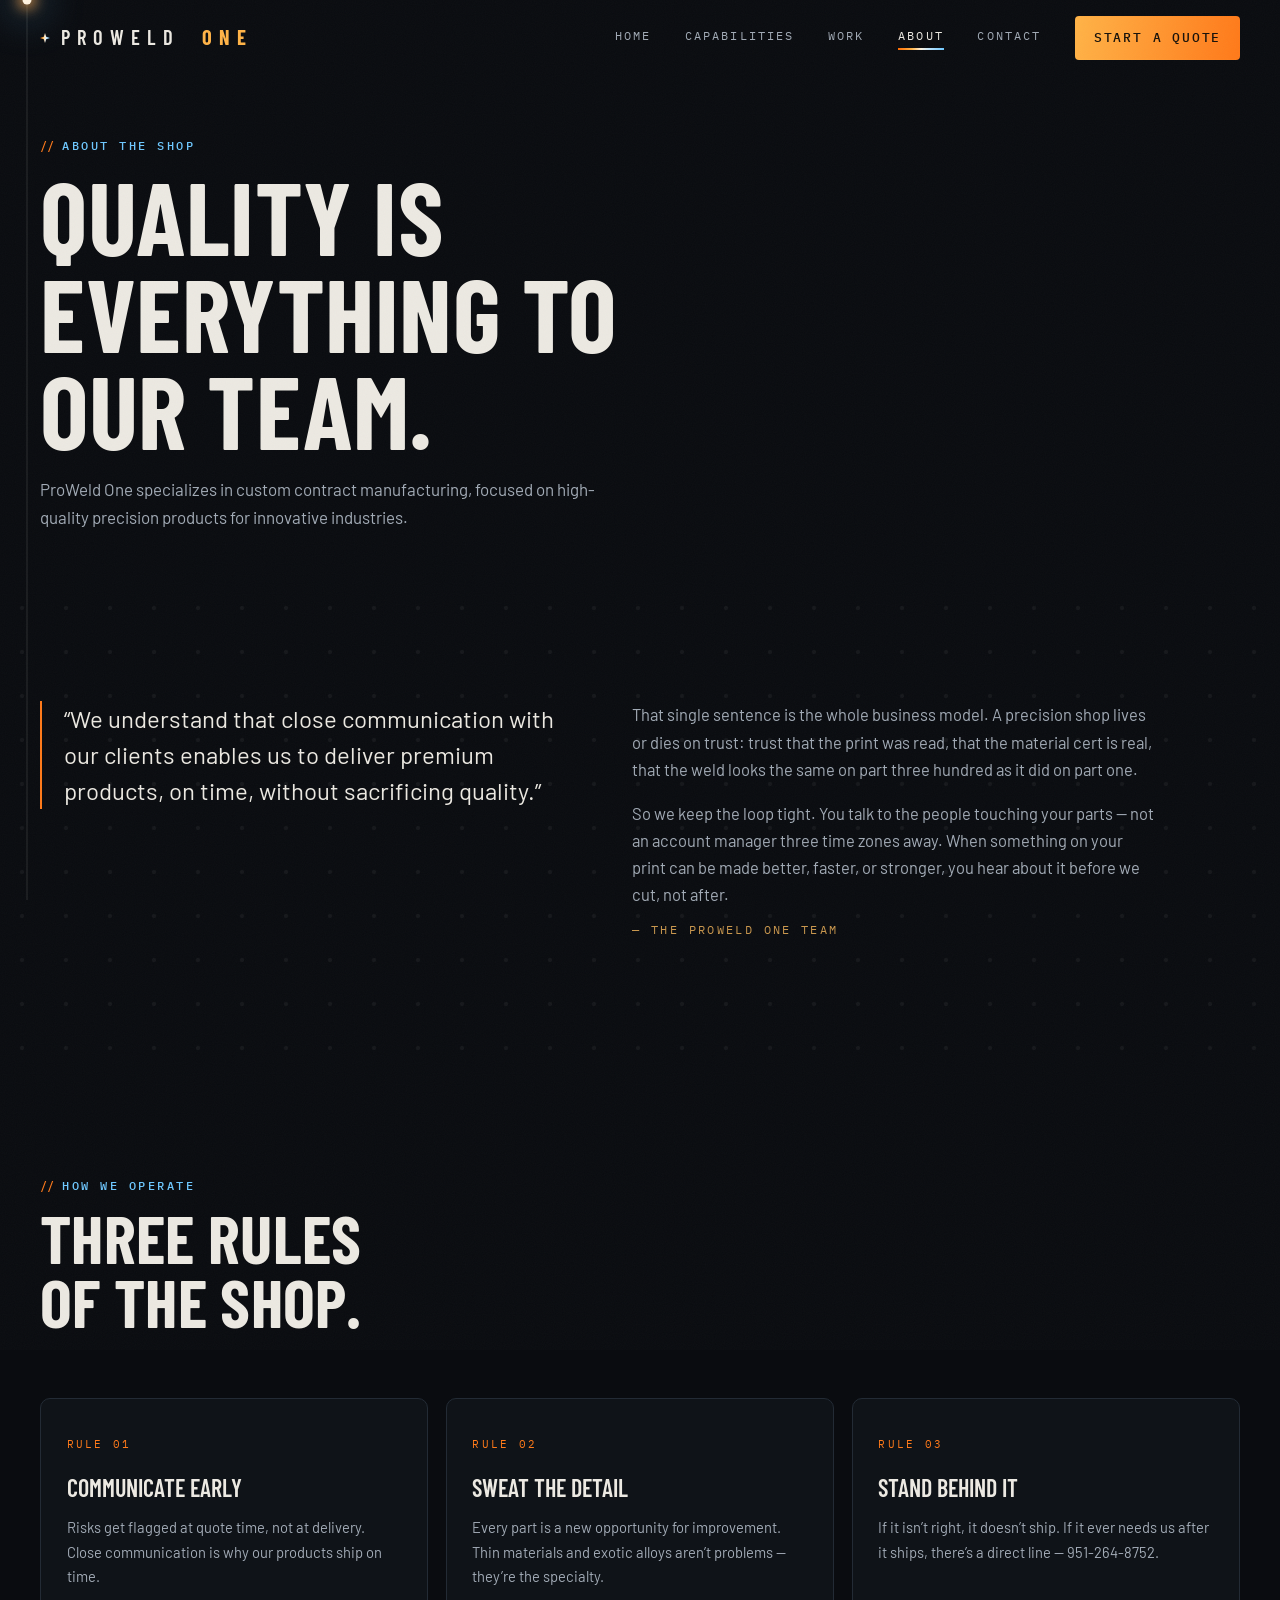
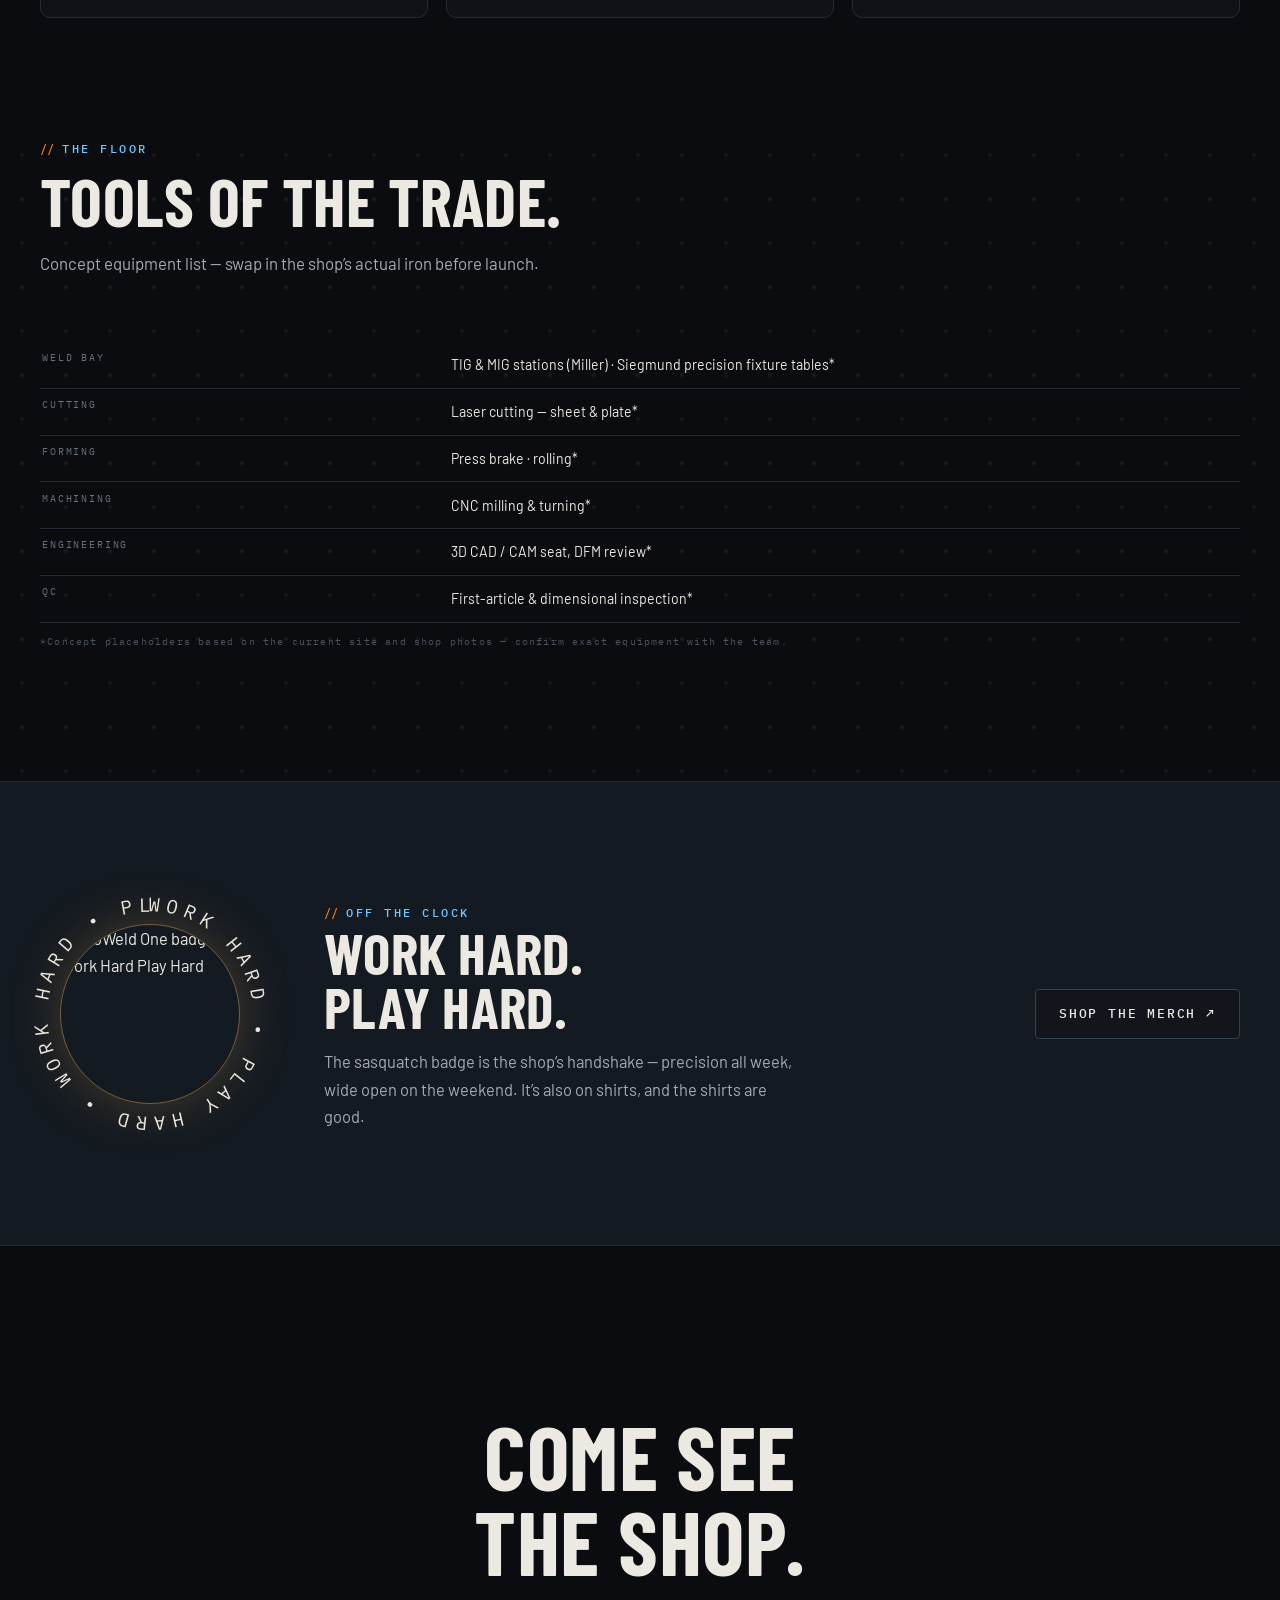
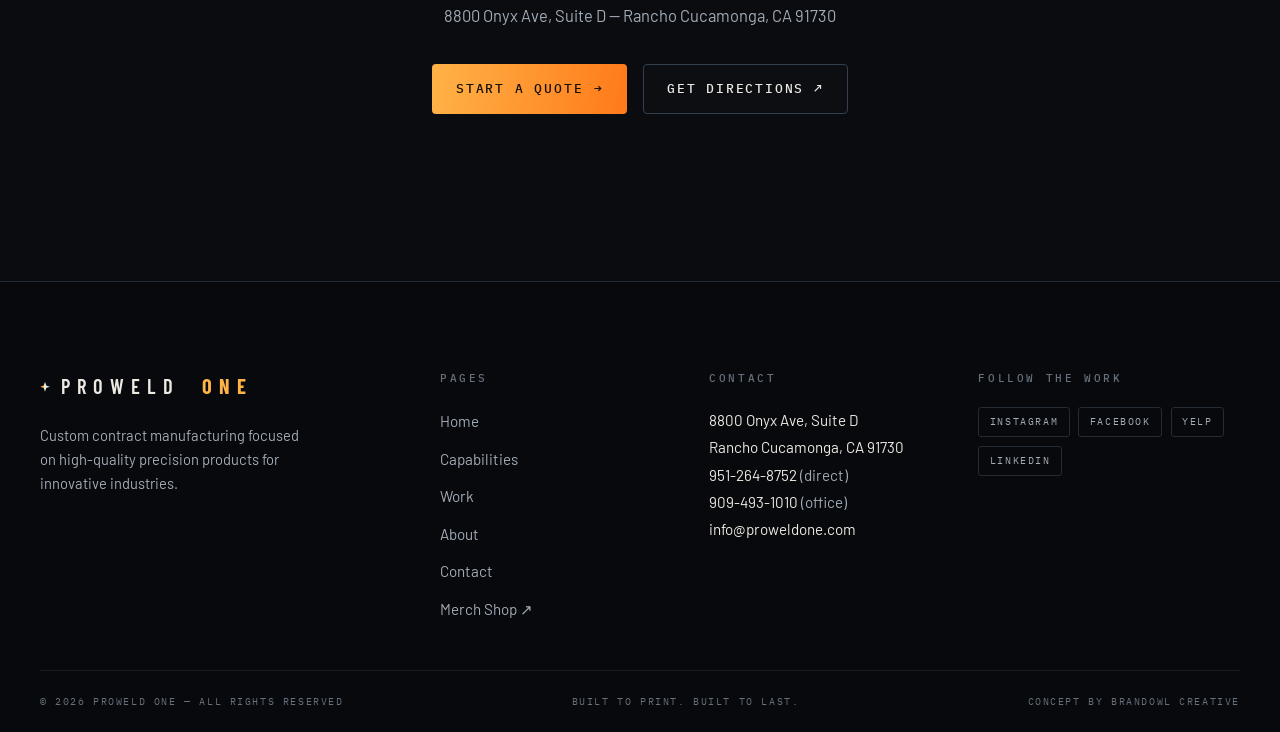
==== about.html @ e0102232 "Initial commit: ProWeld One concept site Carbon & Arc design system — 5-page static concept redesign" ====
<!DOCTYPE html>
<html lang="en">
<head>
  <meta charset="UTF-8">
  <meta name="viewport" content="width=device-width, initial-scale=1.0">
  <title>About — ProWeld One | Quality Is Everything</title>
  <meta name="description" content="ProWeld One is a custom contract manufacturer in Rancho Cucamonga, CA. Quality is everything to our team — work hard, play hard.">
  <link rel="icon" href="https://static.wixstatic.com/media/abde9b_874b746463b147b8b6d8e430b4a4a8fe~mv2.png/v1/fill/w_32,h_32,lg_1/abde9b_874b746463b147b8b6d8e430b4a4a8fe~mv2.png">
  <link rel="preconnect" href="https://fonts.googleapis.com">
  <link rel="preconnect" href="https://fonts.gstatic.com" crossorigin>
  <link href="https://fonts.googleapis.com/css2?family=Barlow+Condensed:wght@500;600;700&family=Barlow:wght@400;500;600&family=IBM+Plex+Mono:wght@400;500&display=swap" rel="stylesheet">
  <link rel="stylesheet" href="css/main.css">
</head>
<body>

  <div class="seam" aria-hidden="true"><div class="seam__fill"></div><div class="seam__head"></div></div>

  <header class="header">
    <div class="container header__inner">
      <a class="logo" href="index.html" aria-label="ProWeld One — home"><span class="logo-spark" aria-hidden="true"></span>PROWELD&nbsp;<b>ONE</b></a>
      <button class="nav-toggle" aria-expanded="false" aria-label="Menu"><span></span><span></span><span></span></button>
      <nav class="nav" aria-label="Primary">
        <a href="index.html">Home</a>
        <a href="capabilities.html">Capabilities</a>
        <a href="work.html">Work</a>
        <a href="about.html" class="is-active">About</a>
        <a href="contact.html">Contact</a>
        <a href="contact.html" class="btn btn--fill">Start a Quote</a>
      </nav>
    </div>
  </header>

  <main>
    <section class="page-hero">
      <div class="page-hero__bg" style="background-image:url('https://static.wixstatic.com/media/abde9b_fbf3c78711d5433099a71a76d6e53295~mv2.jpg/v1/fill/w_1920,h_1080,al_c,q_85,enc_auto/abde9b_fbf3c78711d5433099a71a76d6e53295~mv2.jpg')" aria-hidden="true"></div>
      <div class="container page-hero__inner">
        <span class="eyebrow">About the shop</span>
        <h1 class="display">Quality is everything to our team.</h1>
        <p class="lede">ProWeld One specializes in custom contract manufacturing, focused on high-quality precision products for innovative industries.</p>
      </div>
    </section>

    <section class="sec statement dotgrid">
      <div class="container">
        <div class="statement__body" style="margin-top:0;">
          <p class="statement__quote" data-reveal>“We understand that close communication with our clients enables us to deliver premium products, on time, without sacrificing quality.”</p>
          <div class="statement__text" data-reveal data-delay="120">
            <p>That single sentence is the whole business model. A precision shop lives or dies on trust: trust that the print was read, that the material cert is real, that the weld looks the same on part three hundred as it did on part one.</p>
            <p>So we keep the loop tight. You talk to the people touching your parts — not an account manager three time zones away. When something on your print can be made better, faster, or stronger, you hear about it before we cut, not after.</p>
            <p class="statement__sig">— The ProWeld One Team</p>
          </div>
        </div>
      </div>
    </section>

    <section class="sec">
      <div class="container">
        <div class="sec-head">
          <span class="eyebrow">How we operate</span>
          <h2 class="display" data-reveal="wipe">Three rules<br>of the shop.</h2>
        </div>
        <div class="values">
          <div class="value" data-reveal>
            <span class="num">RULE 01</span>
            <h3>Communicate early</h3>
            <p>Risks get flagged at quote time, not at delivery. Close communication is why our products ship on time.</p>
          </div>
          <div class="value" data-reveal data-delay="90">
            <span class="num">RULE 02</span>
            <h3>Sweat the detail</h3>
            <p>Every part is a new opportunity for improvement. Thin materials and exotic alloys aren’t problems — they’re the specialty.</p>
          </div>
          <div class="value" data-reveal data-delay="180">
            <span class="num">RULE 03</span>
            <h3>Stand behind it</h3>
            <p>If it isn’t right, it doesn’t ship. If it ever needs us after it ships, there’s a direct line — 951-264-8752.</p>
          </div>
        </div>
      </div>
    </section>

    <section class="sec dotgrid" style="padding-top:0;">
      <div class="container">
        <div class="sec-head">
          <span class="eyebrow">The floor</span>
          <h2 class="display" data-reveal="wipe">Tools of the trade.</h2>
          <p class="lede" data-reveal>Concept equipment list — swap in the shop’s actual iron before launch.</p>
        </div>
        <table class="spec" data-reveal>
          <tr><th>Weld bay</th><td>TIG &amp; MIG stations (Miller) · Siegmund precision fixture tables*</td></tr>
          <tr><th>Cutting</th><td>Laser cutting — sheet &amp; plate*</td></tr>
          <tr><th>Forming</th><td>Press brake · rolling*</td></tr>
          <tr><th>Machining</th><td>CNC milling &amp; turning*</td></tr>
          <tr><th>Engineering</th><td>3D CAD / CAM seat, DFM review*</td></tr>
          <tr><th>QC</th><td>First-article &amp; dimensional inspection*</td></tr>
        </table>
        <p class="stats__note" style="text-align:left;">*Concept placeholders based on the current site and shop photos — confirm exact equipment with the team.</p>
      </div>
    </section>

    <section class="sec offclock dotgrid">
      <div class="container offclock__inner">
        <div class="offclock__badge" data-reveal>
          <div class="ring-badge" aria-hidden="true">
            <svg viewBox="0 0 120 120">
              <defs><path id="ring-c" d="M60,60 m-56,0 a56,56 0 1,1 112,0 a56,56 0 1,1 -112,0"/></defs>
              <text class="ring-text"><textPath href="#ring-c">WORK HARD • PLAY HARD • WORK HARD • PLAY HARD •</textPath></text>
            </svg>
          </div>
          <!-- Drop the circular sasquatch badge at assets/badge.png to replace the helmet mark -->
          <img src="assets/badge.png" onerror="this.onerror=null;this.src='https://static.wixstatic.com/media/abde9b_874b746463b147b8b6d8e430b4a4a8fe~mv2.png/v1/fill/w_400,h_400,al_c,q_90,enc_auto/abde9b_874b746463b147b8b6d8e430b4a4a8fe~mv2.png'" alt="ProWeld One badge — Work Hard Play Hard" loading="lazy">
        </div>
        <div data-reveal data-delay="100">
          <span class="eyebrow">Off the clock</span>
          <h2 class="display">Work hard.<br>Play hard.</h2>
          <p>The sasquatch badge is the shop’s handshake — precision all week, wide open on the weekend. It’s also on shirts, and the shirts are good.</p>
        </div>
        <div data-reveal data-delay="200">
          <a href="https://www.proweldone.com/shop" target="_blank" rel="noopener" class="btn btn--ghost">Shop the Merch ↗</a>
        </div>
      </div>
    </section>

    <section class="cta-band">
      <div class="cta-band__bg" style="background-image:url('https://static.wixstatic.com/media/abde9b_c5b7c265d91742a6807848510282fe5c~mv2.jpg/v1/fill/w_1920,h_1080,al_c,q_85,enc_auto/abde9b_c5b7c265d91742a6807848510282fe5c~mv2.jpg')" aria-hidden="true"></div>
      <div class="container">
        <h2 class="display" data-reveal="wipe">Come see<br>the shop.</h2>
        <p class="lede" data-reveal>8800 Onyx Ave, Suite D — Rancho Cucamonga, CA 91730</p>
        <div class="cta-band__actions" data-reveal>
          <a href="contact.html" class="btn btn--fill">Start a Quote <span class="btn-arrow">→</span></a>
          <a href="https://maps.google.com/?q=8800+Onyx+Ave+Suite+D+Rancho+Cucamonga+CA+91730" target="_blank" rel="noopener" class="btn btn--ghost">Get Directions ↗</a>
        </div>
      </div>
    </section>
  </main>

  <footer class="footer">
    <div class="container">
      <div class="footer__grid">
        <div class="footer__brand">
          <a class="logo" href="index.html"><span class="logo-spark" aria-hidden="true"></span>PROWELD&nbsp;<b>ONE</b></a>
          <p>Custom contract manufacturing focused on high-quality precision products for innovative industries.</p>
        </div>
        <div>
          <h4>Pages</h4>
          <ul>
            <li><a href="index.html">Home</a></li>
            <li><a href="capabilities.html">Capabilities</a></li>
            <li><a href="work.html">Work</a></li>
            <li><a href="about.html">About</a></li>
            <li><a href="contact.html">Contact</a></li>
            <li><a href="https://www.proweldone.com/shop" target="_blank" rel="noopener">Merch Shop ↗</a></li>
          </ul>
        </div>
        <div>
          <h4>Contact</h4>
          <address>
            <a href="https://maps.google.com/?q=8800+Onyx+Ave+Suite+D+Rancho+Cucamonga+CA+91730" target="_blank" rel="noopener">8800 Onyx Ave, Suite D<br>Rancho Cucamonga, CA 91730</a><br>
            <a href="tel:+19512648752">951-264-8752</a> (direct)<br>
            <a href="tel:+19094931010">909-493-1010</a> (office)<br>
            <a href="mailto:info@proweldone.com">info@proweldone.com</a>
          </address>
        </div>
        <div>
          <h4>Follow the work</h4>
          <div class="footer__social">
            <a href="https://www.instagram.com/proweld_one/" target="_blank" rel="noopener">Instagram</a>
            <a href="https://www.facebook.com/ProWeld.one/" target="_blank" rel="noopener">Facebook</a>
            <a href="https://www.yelp.com/biz/pro-weld-one-rancho-cucamonga-3" target="_blank" rel="noopener">Yelp</a>
            <a href="https://www.linkedin.com/in/proweld-one-2551bb230/" target="_blank" rel="noopener">LinkedIn</a>
          </div>
        </div>
      </div>
      <div class="footer__bottom">
        <span>© <span data-year>2026</span> ProWeld One — All rights reserved</span>
        <span>Built to print. Built to last.</span>
        <span>Concept by BrandOwl Creative</span>
      </div>
    </div>
  </footer>

  <script src="js/main.js"></script>
</body>
</html>
---- css/main.css ----
/* ============================================================
   PROWELD ONE — concept site
   Design system: "Carbon & Arc"
   Carbon-dark shop environment, TIG-arc blue + molten amber heat,
   fixture-table dot grid motif, mono spec labels, condensed display.
   ============================================================ */

/* ---------- 00 · Tokens & base ---------- */
:root {
  --carbon: #0a0c10;
  --carbon-2: #0f1318;
  --carbon-3: #141a21;
  --steel: #232b35;
  --steel-2: #33404e;
  --bone: #ece9e2;
  --ash: #a2abb6;
  --ash-2: #66707c;
  --arc: #6ec8ff;
  --arc-hot: #e8f6ff;
  --molten: #ff7a1a;
  --amber: #ffb347;
  --gold: #c9974d;
  --ok: #55d97e;

  --heat: linear-gradient(92deg, #ff6a00 0%, #ffb347 30%, #fff3e0 50%, #bfe6ff 68%, #6ec8ff 100%);
  --heat-v: linear-gradient(180deg, #ff6a00 0%, #ffb347 40%, #ffd9a8 100%);

  --font-display: "Barlow Condensed", "Arial Narrow", sans-serif;
  --font-body: "Barlow", "Helvetica Neue", Arial, sans-serif;
  --font-mono: "IBM Plex Mono", "SF Mono", Menlo, monospace;

  --container: 1240px;
  --gutter: clamp(1.25rem, 4vw, 2.5rem);
  --sec-pad: clamp(4.5rem, 9vw, 8.5rem);
  --header-h: 76px;
  --radius: 10px;
  --ease-out: cubic-bezier(.22, .61, .36, 1);
}

*, *::before, *::after { box-sizing: border-box; }
* { margin: 0; }

html {
  scroll-behavior: smooth;
  -webkit-text-size-adjust: 100%;
}

body {
  background: var(--carbon);
  color: var(--bone);
  font-family: var(--font-body);
  font-size: 16.5px;
  line-height: 1.65;
  overflow-x: hidden;
  -webkit-font-smoothing: antialiased;
}

img, svg, video, canvas { display: block; max-width: 100%; }
button, input, select, textarea { font: inherit; color: inherit; }
a { color: inherit; text-decoration: none; }

::selection { background: var(--molten); color: #14100a; }

:focus-visible {
  outline: 2px solid var(--arc);
  outline-offset: 3px;
  border-radius: 2px;
}

/* Film grain over everything, very low */
body::after {
  content: "";
  position: fixed;
  inset: -50%;
  z-index: 2000;
  pointer-events: none;
  opacity: .05;
  background-image: url("data:image/svg+xml,%3Csvg xmlns='http://www.w3.org/2000/svg' width='240' height='240'%3E%3Cfilter id='n'%3E%3CfeTurbulence type='fractalNoise' baseFrequency='0.9' numOctaves='2'/%3E%3C/filter%3E%3Crect width='100%25' height='100%25' filter='url(%23n)' opacity='.6'/%3E%3C/svg%3E");
}

/* Fixture-table hole grid motif */
.dotgrid {
  background-image: radial-gradient(circle at center, rgba(236,233,226,.055) 1.5px, transparent 2.6px);
  background-size: 44px 44px;
}

/* ---------- 01 · Type & utility ---------- */
.container {
  width: min(var(--container), 100% - var(--gutter) * 2);
  margin-inline: auto;
}

.mono { font-family: var(--font-mono); }

.eyebrow {
  display: inline-flex;
  align-items: center;
  gap: .7em;
  font-family: var(--font-mono);
  font-size: .72rem;
  font-weight: 500;
  letter-spacing: .22em;
  text-transform: uppercase;
  color: var(--arc);
}
.eyebrow::before {
  content: "//";
  color: var(--molten);
  letter-spacing: 0;
}

.display {
  font-family: var(--font-display);
  font-weight: 700;
  text-transform: uppercase;
  line-height: .95;
  letter-spacing: .005em;
}

.heat-text {
  background: var(--heat);
  -webkit-background-clip: text;
  background-clip: text;
  color: transparent;
}

.ghost-text {
  color: transparent;
  -webkit-text-stroke: 1.5px rgba(236, 233, 226, .16);
}

.sec {
  position: relative;
  padding-block: var(--sec-pad);
}

.sec-head {
  max-width: 780px;
  margin-bottom: clamp(2.5rem, 5vw, 4rem);
}
.sec-head h2 {
  font-size: clamp(2.4rem, 5.4vw, 4.2rem);
  margin-top: .55rem;
}
.sec-head .lede {
  color: var(--ash);
  max-width: 60ch;
  margin-top: 1.1rem;
  font-size: 1.05rem;
}

.sec-num {
  position: absolute;
  top: clamp(1rem, 4vw, 3rem);
  right: -1.5rem;
  z-index: 0;
  font-family: var(--font-display);
  font-weight: 700;
  font-size: clamp(8rem, 20vw, 17rem);
  line-height: 1;
  color: transparent;
  -webkit-text-stroke: 1px rgba(236, 233, 226, .06);
  pointer-events: none;
  user-select: none;
}

.heat-rule {
  height: 1px;
  border: 0;
  background: linear-gradient(90deg, var(--steel), transparent);
  position: relative;
}
.heat-rule::before {
  content: "";
  position: absolute;
  left: 0; top: -1px;
  width: 96px; height: 3px;
  background: var(--heat);
  border-radius: 2px;
}

/* Buttons */
.btn {
  display: inline-flex;
  align-items: center;
  gap: .8em;
  font-family: var(--font-mono);
  font-size: .8rem;
  font-weight: 500;
  letter-spacing: .14em;
  text-transform: uppercase;
  padding: 1.05em 1.8em;
  border-radius: 4px;
  border: 1px solid transparent;
  cursor: pointer;
  transition: transform .3s var(--ease-out), box-shadow .3s, border-color .3s, color .3s, background-position .55s var(--ease-out);
  will-change: transform;
  white-space: nowrap;
}
.btn .btn-arrow { transition: transform .3s var(--ease-out); }
.btn:hover .btn-arrow { transform: translateX(4px); }

.btn--fill {
  color: #17110a;
  background-image: linear-gradient(100deg, #ffb347, #ff7a1a 46%, #ff9a3c 78%, #ffb347);
  background-size: 220% 100%;
  background-position: 0 0;
}
.btn--fill:hover {
  background-position: 96% 0;
  box-shadow: 0 8px 34px -10px rgba(255, 122, 26, .55);
  transform: translateY(-2px);
}

.btn--ghost {
  color: var(--bone);
  border-color: var(--steel-2);
  background: rgba(15, 19, 24, .4);
}
.btn--ghost:hover {
  border-color: var(--arc);
  color: var(--arc-hot);
  box-shadow: 0 0 28px -8px rgba(110, 200, 255, .45);
  transform: translateY(-2px);
}

.chip {
  display: inline-flex;
  align-items: center;
  gap: .6em;
  font-family: var(--font-mono);
  font-size: .68rem;
  letter-spacing: .16em;
  text-transform: uppercase;
  color: var(--ash);
  border: 1px solid var(--steel);
  border-radius: 99px;
  padding: .5em 1.1em;
  background: rgba(15, 19, 24, .55);
}
.chip .dot {
  width: 7px; height: 7px;
  border-radius: 50%;
  background: var(--ok);
  box-shadow: 0 0 10px 1px rgba(85, 217, 126, .8);
  animation: pulse 2.2s infinite;
}
@keyframes pulse {
  0%, 100% { transform: scale(1); opacity: 1; }
  50% { transform: scale(.72); opacity: .6; }
}

/* Heat underline links */
.hlink {
  position: relative;
  font-family: var(--font-mono);
  font-size: .82rem;
  letter-spacing: .12em;
  text-transform: uppercase;
  color: var(--bone);
  padding-bottom: .35em;
  background-image: var(--heat);
  background-repeat: no-repeat;
  background-size: 0% 2px;
  background-position: left bottom;
  transition: background-size .45s var(--ease-out), color .3s;
}
.hlink:hover { background-size: 100% 2px; color: #fff; }

/* Reveal system */
[data-reveal] {
  opacity: 0;
  transform: translateY(30px);
  transition: opacity .8s ease, transform .8s var(--ease-out);
}
[data-reveal].is-in { opacity: 1; transform: none; }
[data-reveal="wipe"] {
  transform: none;
  /* hidden via opacity only — a clip-path'd base rect would shrink the
     IntersectionObserver ratio below threshold and deadlock the reveal */
  transition: opacity .3s ease;
}
[data-reveal="wipe"].is-in { animation: wipeIn .95s var(--ease-out) both; }
@keyframes wipeIn {
  from { clip-path: inset(0 100% 0 0); }
  to { clip-path: inset(0 -2% 0 0); }
}

/* ---------- 02 · Arc-strike preloader ---------- */
.arcload {
  position: fixed;
  inset: 0;
  z-index: 5000;
  background: #060709;
  display: grid;
  place-items: center;
  transition: opacity .5s ease .15s, visibility 0s .8s;
}
.arcload.done { opacity: 0; visibility: hidden; pointer-events: none; }
.arcload__mark {
  font-family: var(--font-display);
  font-weight: 700;
  font-size: clamp(1.6rem, 4vw, 2.6rem);
  letter-spacing: .42em;
  text-indent: .42em;
  text-transform: uppercase;
  color: var(--bone);
  animation: arcFlicker 50ms 6 alternate;
  text-shadow: 0 0 24px rgba(110, 200, 255, .9), 0 0 60px rgba(110, 200, 255, .4);
}
.arcload__line {
  position: absolute;
  left: 50%; top: 50%;
  height: 2px;
  width: 0;
  background: var(--heat);
  transform: translate(-50%, 4.2em);
  box-shadow: 0 0 22px 2px rgba(255, 150, 60, .8);
  animation: strike .7s var(--ease-out) .1s forwards;
}
@keyframes strike { to { width: min(360px, 60vw); } }
@keyframes arcFlicker {
  from { opacity: .25; }
  to { opacity: 1; }
}

/* ---------- 03 · Weld-seam scroll rail ---------- */
.seam {
  position: fixed;
  left: 26px;
  top: 0;
  bottom: 0;
  width: 2px;
  z-index: 90;
  background: rgba(236, 233, 226, .07);
  pointer-events: none;
}
.seam__fill {
  position: absolute;
  inset: 0 0 auto 0;
  height: var(--p, 0%);
  background: linear-gradient(180deg, rgba(255,122,26,.25), var(--molten) 70%, var(--amber));
  box-shadow: 0 0 14px rgba(255, 140, 40, .55);
}
.seam__head {
  position: absolute;
  top: var(--p, 0%);
  left: 50%;
  width: 9px; height: 9px;
  border-radius: 50%;
  background: #fff3e0;
  transform: translate(-50%, -50%);
  box-shadow:
    0 0 14px 4px rgba(255, 170, 80, .85),
    0 0 44px 12px rgba(110, 200, 255, .3);
}
@media (max-width: 1180px) { .seam { display: none; } }

/* ---------- 04 · Header ---------- */
.header {
  position: fixed;
  top: 0; left: 0; right: 0;
  z-index: 900;
  transition: background .4s ease, border-color .4s ease, backdrop-filter .4s ease;
  border-bottom: 1px solid transparent;
}
.header.is-scrolled {
  background: rgba(9, 11, 15, .82);
  backdrop-filter: blur(14px);
  -webkit-backdrop-filter: blur(14px);
  border-bottom-color: rgba(35, 43, 53, .8);
}
.header__inner {
  display: flex;
  align-items: center;
  justify-content: space-between;
  gap: 2rem;
  height: var(--header-h);
}
.logo {
  display: flex;
  align-items: baseline;
  gap: .55em;
  font-family: var(--font-display);
  font-weight: 600;
  font-size: 1.28rem;
  letter-spacing: .34em;
  text-transform: uppercase;
  color: var(--bone);
}
.logo b { color: var(--amber); font-weight: 700; }
.logo .logo-spark {
  width: 10px; height: 10px;
  background: var(--heat);
  clip-path: polygon(50% 0, 62% 38%, 100% 50%, 62% 62%, 50% 100%, 38% 62%, 0 50%, 38% 38%);
  align-self: center;
}

.nav { display: flex; align-items: center; gap: 2.1rem; }
.nav a:not(.btn) {
  font-family: var(--font-mono);
  font-size: .74rem;
  letter-spacing: .18em;
  text-transform: uppercase;
  color: var(--ash);
  padding-bottom: .4em;
  background-image: var(--heat);
  background-repeat: no-repeat;
  background-size: 0% 2px;
  background-position: left bottom;
  transition: background-size .4s var(--ease-out), color .3s;
}
.nav a:not(.btn):hover { color: var(--bone); background-size: 100% 2px; }
.nav a.is-active { color: var(--bone); background-size: 100% 2px; }
.nav .btn { padding: .8em 1.4em; }

.nav-toggle {
  display: none;
  background: none;
  border: 1px solid var(--steel);
  border-radius: 4px;
  width: 46px; height: 42px;
  cursor: pointer;
  position: relative;
  z-index: 1001;
}
.nav-toggle span {
  display: block;
  width: 20px; height: 2px;
  background: var(--bone);
  margin: 4px auto;
  transition: transform .35s var(--ease-out), opacity .3s;
}
.nav-toggle[aria-expanded="true"] span:nth-child(1) { transform: translateY(6px) rotate(45deg); }
.nav-toggle[aria-expanded="true"] span:nth-child(2) { opacity: 0; }
.nav-toggle[aria-expanded="true"] span:nth-child(3) { transform: translateY(-6px) rotate(-45deg); }

@media (max-width: 900px) {
  .nav-toggle { display: block; }
  .nav {
    position: fixed;
    inset: 0;
    z-index: 1000;
    flex-direction: column;
    justify-content: center;
    gap: 1.4rem;
    background: rgba(7, 9, 12, .97);
    opacity: 0;
    visibility: hidden;
    transition: opacity .4s ease, visibility 0s .4s;
  }
  .nav.is-open { opacity: 1; visibility: visible; transition: opacity .4s ease; }
  .nav a:not(.btn) {
    font-family: var(--font-display);
    font-size: clamp(2rem, 9vw, 3rem);
    letter-spacing: .08em;
    color: var(--bone);
  }
  .nav .btn { margin-top: 1.4rem; }
}

/* ---------- 05 · Hero ---------- */
.hero {
  position: relative;
  min-height: 100svh;
  display: flex;
  align-items: flex-end;
  overflow: hidden;
  isolation: isolate;
}
.hero__media {
  position: absolute;
  inset: 0;
  z-index: -3;
  overflow: hidden;
}
.hero__photo {
  position: absolute;
  inset: 0;
  background-size: cover;
  background-position: center 38%;
  animation: kenburns 26s ease-in-out infinite alternate;
  filter: saturate(.92) contrast(1.06) brightness(.9);
}
@keyframes kenburns {
  from { transform: scale(1) translateY(0); }
  to { transform: scale(1.09) translateY(-1.5%); }
}
.hero__video {
  position: absolute;
  inset: 0;
  width: 100%; height: 100%;
  object-fit: cover;
  opacity: 0;
  transition: opacity 1.2s ease;
}
.hero__video.is-live { opacity: 1; }
.hero__scrim {
  position: absolute;
  inset: 0;
  z-index: -2;
  background:
    linear-gradient(180deg, rgba(10,12,16,.66) 0%, rgba(10,12,16,.18) 34%, rgba(10,12,16,.42) 62%, rgba(10,12,16,.96) 100%),
    radial-gradient(120% 90% at 72% 30%, transparent 30%, rgba(10,12,16,.55) 100%);
}
.hero__sparks {
  position: absolute;
  inset: 0;
  z-index: -1;
  width: 100%;
  height: 100%;
}

.hero__inner {
  position: relative;
  z-index: 2;
  width: min(var(--container), 100% - var(--gutter) * 2);
  margin-inline: auto;
  padding-top: calc(var(--header-h) + 3rem);
  padding-bottom: clamp(2.4rem, 5vh, 4rem);
  display: flex;
  flex-direction: column;
  gap: 1.5rem;
}

.hero__chip { margin-bottom: .4rem; }

.hero__eyebrow {
  font-family: var(--font-mono);
  font-size: .74rem;
  letter-spacing: .26em;
  text-transform: uppercase;
  color: var(--ash);
}
.hero__eyebrow em { color: var(--arc); font-style: normal; }

.hero h1 {
  font-family: var(--font-display);
  font-weight: 700;
  text-transform: uppercase;
  font-size: clamp(3.3rem, 9.2vw, 8.2rem);
  line-height: .92;
  letter-spacing: .004em;
  max-width: 12ch;
}
.hero h1 .arcin {
  display: inline-block;
  opacity: 0;
  animation: arcIn 1.05s steps(1, end) forwards;
}
.hero h1 .arcin:nth-child(2) { animation-delay: .12s; }
.hero h1 .arcin:nth-child(3) { animation-delay: .26s; }
@keyframes arcIn {
  0% { opacity: 0; }
  8% { opacity: 1; text-shadow: 0 0 30px rgba(110,200,255,.95), 0 0 80px rgba(110,200,255,.5); }
  14% { opacity: .25; text-shadow: none; }
  22% { opacity: 1; text-shadow: 0 0 26px rgba(110,200,255,.8); }
  32% { opacity: .55; }
  44% { opacity: 1; text-shadow: 0 0 18px rgba(110,200,255,.55); }
  100% { opacity: 1; text-shadow: none; }
}

.hero__sub {
  color: var(--ash);
  font-size: clamp(1rem, 1.6vw, 1.2rem);
  max-width: 52ch;
}
.hero__sub strong { color: var(--bone); font-weight: 500; }

.hero__ctas {
  display: flex;
  flex-wrap: wrap;
  gap: 1rem;
  margin-top: .6rem;
}

.hero__meta {
  margin-top: clamp(1.6rem, 4vh, 3rem);
  padding-top: 1.2rem;
  border-top: 1px solid rgba(236, 233, 226, .14);
  display: flex;
  justify-content: space-between;
  align-items: center;
  gap: 1.5rem;
  font-family: var(--font-mono);
  font-size: .7rem;
  letter-spacing: .18em;
  text-transform: uppercase;
  color: var(--ash-2);
}
.hero__meta .scrollcue {
  display: inline-flex;
  align-items: center;
  gap: .8em;
  color: var(--ash);
}
.scrollcue::before {
  content: "";
  width: 42px;
  height: 1px;
  background: var(--heat);
  animation: cueSlide 2.2s var(--ease-out) infinite;
}
@keyframes cueSlide {
  0% { transform: scaleX(.2); transform-origin: left; opacity: .4; }
  55% { transform: scaleX(1); opacity: 1; }
  100% { transform: scaleX(.2); transform-origin: right; opacity: .3; }
}

.hero__badge {
  position: absolute;
  right: clamp(1rem, 4vw, 3.4rem);
  bottom: clamp(5.4rem, 13vh, 8rem);
  z-index: 3;
  width: clamp(92px, 10vw, 132px);
  aspect-ratio: 1;
  opacity: .92;
}
@media (max-width: 760px) { .hero__badge { display: none; } }

/* Spinning ring badge (SVG) */
.ring-badge { position: relative; width: 100%; height: 100%; }
.ring-badge svg { width: 100%; height: 100%; overflow: visible; }
.ring-badge .ring-text {
  fill: var(--bone);
  font-family: var(--font-mono);
  font-size: 10.5px;
  letter-spacing: .32em;
}
.ring-badge .ring-core { fill: var(--amber); }

/* ---------- 06 · Stats band ---------- */
.stats {
  border-block: 1px solid var(--steel);
  background: var(--carbon-2);
}
.stats__grid {
  display: grid;
  grid-template-columns: repeat(4, 1fr);
}
.stat {
  padding: clamp(1.8rem, 3.5vw, 3rem) clamp(1.2rem, 2.5vw, 2.4rem);
  border-left: 1px solid var(--steel);
}
.stat:first-child { border-left: 0; }
.stat__num {
  font-family: var(--font-display);
  font-weight: 700;
  font-size: clamp(2.4rem, 4.6vw, 4rem);
  line-height: 1;
  background: var(--heat);
  -webkit-background-clip: text;
  background-clip: text;
  color: transparent;
}
.stat__label {
  margin-top: .7rem;
  font-family: var(--font-mono);
  font-size: .68rem;
  letter-spacing: .2em;
  text-transform: uppercase;
  color: var(--ash-2);
}
.stats__note {
  padding: .7rem 0 1rem;
  text-align: right;
  font-family: var(--font-mono);
  font-size: .62rem;
  letter-spacing: .12em;
  color: var(--ash-2);
  opacity: .7;
}
@media (max-width: 860px) {
  .stats__grid { grid-template-columns: repeat(2, 1fr); }
  .stat:nth-child(3) { border-left: 0; }
  .stat { border-top: 1px solid var(--steel); }
  .stat:nth-child(-n+2) { border-top: 0; }
}

/* ---------- 07 · Statement (Quality is everything) ---------- */
.statement { overflow: hidden; }
.statement h2 {
  font-family: var(--font-display);
  font-weight: 700;
  text-transform: uppercase;
  font-size: clamp(3rem, 10vw, 8.6rem);
  line-height: .92;
}
.statement__body {
  margin-top: clamp(2rem, 5vw, 3.6rem);
  display: grid;
  grid-template-columns: 1fr 1.15fr;
  gap: clamp(2rem, 5vw, 4.5rem);
  align-items: start;
}
.statement__quote {
  font-size: clamp(1.15rem, 2vw, 1.5rem);
  line-height: 1.5;
  color: var(--bone);
  border-left: 2px solid var(--molten);
  padding-left: 1.4rem;
}
.statement__text { color: var(--ash); max-width: 58ch; }
.statement__text p + p { margin-top: 1em; }
.statement__sig {
  margin-top: 1.6rem;
  font-family: var(--font-mono);
  font-size: .74rem;
  letter-spacing: .2em;
  text-transform: uppercase;
  color: var(--gold);
}
@media (max-width: 860px) { .statement__body { grid-template-columns: 1fr; } }

/* ---------- 08 · Capabilities ---------- */
.caps__grid {
  position: relative;
  z-index: 1;
  display: grid;
  grid-template-columns: repeat(3, 1fr);
  gap: 1.1rem;
}
.cap-card {
  position: relative;
  display: flex;
  flex-direction: column;
  gap: 1rem;
  padding: 1.9rem 1.7rem 1.7rem;
  background: linear-gradient(180deg, var(--carbon-2), rgba(15, 19, 24, .6));
  border: 1px solid var(--steel);
  border-radius: var(--radius);
  transition: transform .4s var(--ease-out), box-shadow .4s, background .4s;
}
.cap-card::before {
  content: "";
  position: absolute;
  inset: -1px;
  border-radius: inherit;
  padding: 1px;
  background: var(--heat);
  -webkit-mask: linear-gradient(#000 0 0) content-box, linear-gradient(#000 0 0);
  -webkit-mask-composite: xor;
          mask: linear-gradient(#000 0 0) content-box, linear-gradient(#000 0 0);
          mask-composite: exclude;
  opacity: 0;
  transition: opacity .4s ease;
  pointer-events: none;
}
.cap-card:hover {
  transform: translateY(-5px);
  box-shadow: 0 18px 60px -22px rgba(255, 122, 26, .38);
}
.cap-card:hover::before { opacity: 1; }

.cap-card__top {
  display: flex;
  justify-content: space-between;
  align-items: flex-start;
}
.cap-card__op {
  font-family: var(--font-mono);
  font-size: .66rem;
  letter-spacing: .22em;
  color: var(--ash-2);
}
.cap-card__icon { width: 34px; height: 34px; color: var(--arc); transition: color .35s, transform .35s var(--ease-out); }
.cap-card__icon svg { width: 100%; height: 100%; stroke: currentColor; fill: none; stroke-width: 1.6; stroke-linecap: round; stroke-linejoin: round; }
.cap-card:hover .cap-card__icon { color: var(--amber); transform: translateY(-2px) scale(1.06); }

.cap-card h3 {
  font-family: var(--font-display);
  font-weight: 600;
  text-transform: uppercase;
  font-size: 1.6rem;
  line-height: 1;
  letter-spacing: .015em;
}
.cap-card p { color: var(--ash); font-size: .95rem; flex: 1; }
.cap-card__tags { display: flex; flex-wrap: wrap; gap: .45rem; }
.cap-card__tags span {
  font-family: var(--font-mono);
  font-size: .6rem;
  letter-spacing: .12em;
  text-transform: uppercase;
  color: var(--ash-2);
  border: 1px solid var(--steel);
  border-radius: 3px;
  padding: .32em .7em;
}
.cap-card .hlink { font-size: .68rem; margin-top: .4rem; align-self: flex-start; }
@media (max-width: 1020px) { .caps__grid { grid-template-columns: repeat(2, 1fr); } }
@media (max-width: 640px) { .caps__grid { grid-template-columns: 1fr; } }

/* G-code decorative line */
.gcode {
  font-family: var(--font-mono);
  font-size: .68rem;
  letter-spacing: .14em;
  color: var(--ash-2);
  opacity: .75;
  margin-bottom: 2rem;
  white-space: nowrap;
  overflow: hidden;
}
.gcode b { color: var(--ok); font-weight: 400; }

/* ---------- 09 · Print → Part compare slider ---------- */
.cmp-wrap { position: relative; z-index: 1; }
.cmp {
  position: relative;
  --pos: 50%;
  aspect-ratio: 16 / 9.6;
  border: 1px solid var(--steel);
  border-radius: var(--radius);
  overflow: hidden;
  cursor: ew-resize;
  touch-action: pan-y;
  background: #0b1018;
}
.cmp__layer {
  position: absolute;
  inset: 0;
}
.cmp__layer img, .cmp__layer svg {
  position: absolute;
  inset: 0;
  width: 100%; height: 100%;
  object-fit: cover;
}
.cmp__top { clip-path: inset(0 calc(100% - var(--pos)) 0 0); }
.cmp__label {
  position: absolute;
  top: 1rem;
  z-index: 5;
  font-family: var(--font-mono);
  font-size: .64rem;
  letter-spacing: .2em;
  text-transform: uppercase;
  padding: .5em 1em;
  border-radius: 3px;
  background: rgba(7, 9, 12, .72);
  border: 1px solid var(--steel);
  backdrop-filter: blur(6px);
  pointer-events: none;
}
.cmp__label--print { left: 1rem; color: var(--arc); }
.cmp__label--part { right: 1rem; color: var(--amber); }
.cmp__handle {
  position: absolute;
  top: 0; bottom: 0;
  left: var(--pos);
  width: 2px;
  background: var(--heat-v);
  z-index: 4;
  transform: translateX(-1px);
  box-shadow: 0 0 18px rgba(255, 150, 60, .55);
  pointer-events: none;
}
.cmp__grip {
  position: absolute;
  top: 50%; left: 50%;
  transform: translate(-50%, -50%);
  width: 52px; height: 52px;
  border-radius: 50%;
  background: rgba(9, 11, 15, .85);
  border: 1px solid var(--amber);
  display: grid;
  place-items: center;
  color: var(--amber);
  font-size: .95rem;
  letter-spacing: .1em;
  backdrop-filter: blur(4px);
  box-shadow: 0 0 30px -6px rgba(255, 150, 60, .6);
}
.cmp input[type="range"] {
  position: absolute;
  inset: 0;
  width: 100%;
  height: 100%;
  opacity: 0;
  cursor: ew-resize;
  z-index: 6;
  -webkit-appearance: none;
}
.cmp__caption {
  margin-top: 1rem;
  display: flex;
  justify-content: space-between;
  gap: 1rem;
  font-family: var(--font-mono);
  font-size: .68rem;
  letter-spacing: .16em;
  text-transform: uppercase;
  color: var(--ash-2);
}

/* ---------- 10 · Process ---------- */
.process__grid {
  display: grid;
  grid-template-columns: repeat(5, 1fr);
  gap: 1rem;
  counter-reset: step;
}
.step {
  position: relative;
  padding: 1.6rem 1.3rem 1.4rem;
  border: 1px solid var(--steel);
  border-radius: var(--radius);
  background: var(--carbon-2);
  overflow: hidden;
}
.step::after {
  content: "";
  position: absolute;
  left: 0; right: 100%;
  bottom: 0;
  height: 2px;
  background: var(--heat);
  transition: right 1s var(--ease-out);
}
.step.is-in::after { right: 0; }
.step__num {
  font-family: var(--font-display);
  font-weight: 700;
  font-size: 2.6rem;
  line-height: 1;
  color: transparent;
  -webkit-text-stroke: 1px rgba(255, 179, 71, .55);
}
.step h3 {
  margin-top: .9rem;
  font-family: var(--font-display);
  font-weight: 600;
  text-transform: uppercase;
  font-size: 1.22rem;
  letter-spacing: .02em;
}
.step p { margin-top: .5rem; color: var(--ash); font-size: .86rem; line-height: 1.55; }
@media (max-width: 1020px) { .process__grid { grid-template-columns: repeat(2, 1fr); } }
@media (max-width: 560px) { .process__grid { grid-template-columns: 1fr; } }

/* ---------- 11 · Industries ticker ---------- */
.ticker {
  border-block: 1px solid var(--steel);
  background: var(--carbon-2);
  overflow: hidden;
  padding-block: 1.15rem;
}
.ticker__track {
  display: flex;
  gap: 3.2rem;
  width: max-content;
  animation: marquee 34s linear infinite;
}
.ticker:hover .ticker__track { animation-play-state: paused; }
.ticker__item {
  display: inline-flex;
  align-items: center;
  gap: 3.2rem;
  font-family: var(--font-display);
  font-weight: 600;
  text-transform: uppercase;
  font-size: 1.32rem;
  letter-spacing: .12em;
  color: var(--ash);
  white-space: nowrap;
}
.ticker__item::after {
  content: "";
  width: 9px; height: 9px;
  background: var(--molten);
  clip-path: polygon(50% 0, 62% 38%, 100% 50%, 62% 62%, 50% 100%, 38% 62%, 0 50%, 38% 38%);
  opacity: .85;
}
@keyframes marquee { to { transform: translateX(-50%); } }

/* ---------- 12 · Work gallery ---------- */
.work-grid {
  position: relative;
  z-index: 1;
  display: grid;
  grid-template-columns: repeat(12, 1fr);
  gap: 1.1rem;
}
.work-tile {
  position: relative;
  overflow: hidden;
  border-radius: var(--radius);
  border: 1px solid var(--steel);
  background: var(--carbon-2);
  min-height: 240px;
  display: block;
}
.work-tile img {
  position: absolute;
  inset: 0;
  width: 100%; height: 100%;
  object-fit: cover;
  filter: saturate(.94) contrast(1.05);
  transition: transform .8s var(--ease-out), filter .5s;
}
.work-tile:hover img { transform: scale(1.055); filter: saturate(1.05) contrast(1.08); }
.work-tile::after {
  content: "";
  position: absolute;
  inset: 0;
  background: linear-gradient(180deg, transparent 42%, rgba(8, 10, 13, .88));
  pointer-events: none;
}
.work-tile__meta {
  position: absolute;
  left: 1.1rem; right: 1.1rem; bottom: 1rem;
  z-index: 2;
  display: flex;
  justify-content: space-between;
  align-items: flex-end;
  gap: 1rem;
}
.work-tile__meta h3 {
  font-family: var(--font-display);
  font-weight: 600;
  text-transform: uppercase;
  font-size: 1.18rem;
  letter-spacing: .02em;
}
.work-tile__meta small {
  display: block;
  margin-top: .15rem;
  font-family: var(--font-mono);
  font-size: .62rem;
  letter-spacing: .16em;
  text-transform: uppercase;
  color: var(--ash);
}
.work-tile__id {
  font-family: var(--font-mono);
  font-size: .6rem;
  letter-spacing: .14em;
  color: var(--ash-2);
  white-space: nowrap;
}
.work-tile.is-empty img { display: none; }
.work-tile.is-empty {
  background-image: radial-gradient(circle at center, rgba(236,233,226,.05) 1.5px, transparent 2.6px);
  background-size: 34px 34px;
}
.work-tile.is-empty::before {
  content: "DROP PHOTO → " attr(data-slot);
  position: absolute;
  inset: 0;
  display: grid;
  place-items: center;
  font-family: var(--font-mono);
  font-size: .66rem;
  letter-spacing: .18em;
  color: var(--ash-2);
  text-align: center;
  padding: 1rem;
  z-index: 1;
}
.span-7 { grid-column: span 7; }
.span-5 { grid-column: span 5; }
.span-4 { grid-column: span 4; }
.span-6 { grid-column: span 6; }
.span-8 { grid-column: span 8; }
.span-12 { grid-column: span 12; }
.work-tile--tall { min-height: 380px; }
@media (max-width: 860px) {
  .work-grid > * { grid-column: span 12 !important; }
  .work-tile { min-height: 260px; }
}

.work-cta-tile {
  display: flex;
  flex-direction: column;
  justify-content: space-between;
  gap: 2rem;
  padding: 1.8rem 1.6rem;
  border: 1px dashed var(--steel-2);
  border-radius: var(--radius);
  background: rgba(15, 19, 24, .5);
}
.work-cta-tile h3 {
  font-family: var(--font-display);
  font-weight: 600;
  text-transform: uppercase;
  font-size: 1.7rem;
  line-height: 1.02;
}
.work-cta-tile h3 span { color: var(--amber); }

/* ---------- 13 · Off the clock / merch band ---------- */
.offclock {
  background: var(--carbon-3);
  border-block: 1px solid var(--steel);
  overflow: hidden;
}
.offclock__inner {
  display: grid;
  grid-template-columns: auto 1fr auto;
  align-items: center;
  gap: clamp(2rem, 5vw, 4.5rem);
}
.offclock__badge {
  position: relative;
  width: clamp(150px, 18vw, 220px);
  aspect-ratio: 1;
}
.offclock__badge img {
  position: absolute;
  inset: 9%;
  width: 82%; height: 82%;
  border-radius: 50%;
  border: 1px solid rgba(201, 151, 77, .55);
  object-fit: cover;
  box-shadow: 0 0 60px -12px rgba(201, 151, 77, .45);
}
.offclock__badge .ring-badge { position: absolute; inset: 0; }
.offclock h2 {
  font-size: clamp(2.2rem, 4.6vw, 3.6rem);
}
.offclock p { color: var(--ash); max-width: 52ch; margin-top: .9rem; }
@media (max-width: 900px) {
  .offclock__inner { grid-template-columns: 1fr; text-align: left; }
}

/* ---------- 14 · CTA band ---------- */
.cta-band {
  position: relative;
  overflow: hidden;
  isolation: isolate;
  text-align: center;
  padding-block: clamp(6rem, 13vw, 10.5rem);
}
.cta-band__bg {
  position: absolute;
  inset: 0;
  z-index: -2;
  background-size: cover;
  background-position: center;
  filter: saturate(.85) brightness(.62);
}
.cta-band::before {
  content: "";
  position: absolute;
  inset: 0;
  z-index: -1;
  background:
    linear-gradient(180deg, var(--carbon) 0%, rgba(10,12,16,.55) 24%, rgba(10,12,16,.62) 74%, var(--carbon) 100%);
}
.cta-band h2 {
  font-size: clamp(2.8rem, 7vw, 5.6rem);
  max-width: 16ch;
  margin-inline: auto;
}
.cta-band .lede {
  color: var(--ash);
  max-width: 52ch;
  margin: 1.2rem auto 2.2rem;
}
.cta-band__actions {
  display: flex;
  flex-wrap: wrap;
  gap: 1rem;
  justify-content: center;
  align-items: center;
}
.cta-band__phone {
  display: block;
  margin-top: 2rem;
  font-family: var(--font-mono);
  font-size: .8rem;
  letter-spacing: .2em;
  color: var(--ash);
}
.cta-band__phone b { color: var(--amber); font-weight: 500; }

/* ---------- 15 · Footer ---------- */
.footer {
  border-top: 1px solid var(--steel);
  background: #07090c;
  padding-top: clamp(3.5rem, 7vw, 5.5rem);
}
.footer__grid {
  display: grid;
  grid-template-columns: 1.6fr 1fr 1fr 1.2fr;
  gap: clamp(2rem, 4vw, 3.5rem);
  padding-bottom: 3rem;
}
.footer h4 {
  font-family: var(--font-mono);
  font-size: .68rem;
  font-weight: 500;
  letter-spacing: .24em;
  text-transform: uppercase;
  color: var(--ash-2);
  margin-bottom: 1.2rem;
}
.footer__brand .logo { margin-bottom: 1.2rem; }
.footer__brand p {
  color: var(--ash);
  font-size: .92rem;
  max-width: 34ch;
}
.footer ul { list-style: none; padding: 0; display: grid; gap: .65rem; }
.footer ul a {
  color: var(--ash);
  font-size: .95rem;
  transition: color .3s;
}
.footer ul a:hover { color: var(--amber); }
.footer address {
  font-style: normal;
  color: var(--ash);
  font-size: .95rem;
  line-height: 1.8;
}
.footer address a { color: var(--bone); }
.footer address a:hover { color: var(--amber); }
.footer__social { display: flex; flex-wrap: wrap; gap: .55rem; }
.footer__social a {
  font-family: var(--font-mono);
  font-size: .64rem;
  letter-spacing: .16em;
  text-transform: uppercase;
  color: var(--ash);
  border: 1px solid var(--steel);
  border-radius: 3px;
  padding: .55em 1em;
  transition: border-color .3s, color .3s, box-shadow .3s;
}
.footer__social a:hover {
  border-color: var(--amber);
  color: var(--amber);
  box-shadow: 0 0 22px -8px rgba(255, 179, 71, .55);
}
.footer__bottom {
  border-top: 1px solid rgba(35, 43, 53, .6);
  padding-block: 1.4rem;
  display: flex;
  flex-wrap: wrap;
  justify-content: space-between;
  gap: 1rem;
  font-family: var(--font-mono);
  font-size: .62rem;
  letter-spacing: .16em;
  text-transform: uppercase;
  color: var(--ash-2);
}
.footer__bottom a { color: var(--ash); }
.footer__bottom a:hover { color: var(--amber); }
@media (max-width: 960px) { .footer__grid { grid-template-columns: 1fr 1fr; } }
@media (max-width: 560px) { .footer__grid { grid-template-columns: 1fr; } }

/* ---------- 16 · Sub-page hero ---------- */
.page-hero {
  position: relative;
  isolation: isolate;
  min-height: 54svh;
  display: flex;
  align-items: flex-end;
  padding-top: var(--header-h);
  overflow: hidden;
}
.page-hero__bg {
  position: absolute;
  inset: 0;
  z-index: -2;
  background-size: cover;
  background-position: center;
  filter: saturate(.9) brightness(.72);
  animation: kenburns 30s ease-in-out infinite alternate;
}
.page-hero::after {
  content: "";
  position: absolute;
  inset: 0;
  z-index: -1;
  background: linear-gradient(180deg, rgba(10,12,16,.72), rgba(10,12,16,.25) 45%, var(--carbon) 100%);
}
.page-hero__inner { padding-block: clamp(2.5rem, 6vh, 4rem); }
.page-hero h1 {
  font-size: clamp(3rem, 8vw, 6.4rem);
  margin-top: .6rem;
  max-width: 14ch;
}
.page-hero .lede {
  color: var(--ash);
  max-width: 56ch;
  margin-top: 1.1rem;
  font-size: 1.06rem;
}

/* ---------- 17 · Detail blocks & spec tables ---------- */
.detail {
  display: grid;
  grid-template-columns: minmax(0, .95fr) minmax(0, 1.05fr);
  gap: clamp(2rem, 5vw, 4.5rem);
  padding-block: clamp(2.6rem, 5vw, 4rem);
  border-top: 1px solid var(--steel);
  align-items: start;
}
.detail:first-of-type { border-top: 0; }
.detail__head { position: sticky; top: calc(var(--header-h) + 1.5rem); }
.detail__op {
  font-family: var(--font-mono);
  font-size: .7rem;
  letter-spacing: .22em;
  color: var(--molten);
}
.detail h3 {
  font-family: var(--font-display);
  font-weight: 700;
  text-transform: uppercase;
  font-size: clamp(2rem, 4vw, 3.1rem);
  line-height: .96;
  margin-top: .5rem;
}
.detail__body p { color: var(--ash); max-width: 58ch; }
.detail__body p + p { margin-top: 1em; }
.spec {
  margin-top: 1.6rem;
  width: 100%;
  border-collapse: collapse;
  font-size: .88rem;
}
.spec th, .spec td {
  text-align: left;
  padding: .8em .2em;
  border-bottom: 1px solid var(--steel);
  vertical-align: top;
}
.spec th {
  font-family: var(--font-mono);
  font-weight: 400;
  font-size: .64rem;
  letter-spacing: .18em;
  text-transform: uppercase;
  color: var(--ash-2);
  width: 34%;
  padding-right: 1.5em;
}
.spec td { color: var(--bone); }
@media (max-width: 860px) {
  .detail { grid-template-columns: 1fr; }
  .detail__head { position: static; }
}

/* Values 3-up */
.values {
  display: grid;
  grid-template-columns: repeat(3, 1fr);
  gap: 1.1rem;
}
.value {
  border: 1px solid var(--steel);
  border-radius: var(--radius);
  background: var(--carbon-2);
  padding: 1.8rem 1.6rem;
}
.value .num {
  font-family: var(--font-mono);
  color: var(--molten);
  font-size: .7rem;
  letter-spacing: .2em;
}
.value h3 {
  font-family: var(--font-display);
  font-weight: 600;
  text-transform: uppercase;
  font-size: 1.5rem;
  margin-top: .8rem;
}
.value p { color: var(--ash); font-size: .92rem; margin-top: .5rem; }
@media (max-width: 860px) { .values { grid-template-columns: 1fr; } }

/* ---------- 18 · Forms & RFQ ---------- */
.rfq-grid {
  display: grid;
  grid-template-columns: 1.25fr .75fr;
  gap: clamp(2rem, 5vw, 4rem);
  align-items: start;
}
@media (max-width: 960px) { .rfq-grid { grid-template-columns: 1fr; } }

.form {
  display: grid;
  grid-template-columns: 1fr 1fr;
  gap: 1.15rem;
}
.field { display: grid; gap: .5rem; }
.field--full { grid-column: 1 / -1; }
.field label {
  font-family: var(--font-mono);
  font-size: .64rem;
  letter-spacing: .2em;
  text-transform: uppercase;
  color: var(--ash-2);
}
.field label b { color: var(--molten); font-weight: 400; }
.field input, .field select, .field textarea {
  background: var(--carbon-2);
  border: 1px solid var(--steel);
  border-radius: 5px;
  padding: .9em 1em;
  color: var(--bone);
  font-size: .95rem;
  transition: border-color .3s, box-shadow .3s;
  width: 100%;
}
.field select {
  appearance: none;
  background-image: url("data:image/svg+xml,%3Csvg xmlns='http://www.w3.org/2000/svg' width='12' height='8'%3E%3Cpath d='M1 1l5 5 5-5' stroke='%23a2abb6' fill='none' stroke-width='1.6'/%3E%3C/svg%3E");
  background-repeat: no-repeat;
  background-position: right 1em center;
}
.field input:focus, .field select:focus, .field textarea:focus {
  outline: none;
  border-color: var(--arc);
  box-shadow: 0 0 0 3px rgba(110, 200, 255, .14), 0 0 24px -6px rgba(110, 200, 255, .35);
}
.field textarea { min-height: 130px; resize: vertical; }

.filedrop {
  grid-column: 1 / -1;
  border: 1.5px dashed var(--steel-2);
  border-radius: var(--radius);
  padding: 2rem 1.5rem;
  text-align: center;
  cursor: pointer;
  transition: border-color .3s, background .3s;
  color: var(--ash);
}
.filedrop:hover, .filedrop.is-drag {
  border-color: var(--amber);
  background: rgba(255, 179, 71, .04);
}
.filedrop .mono { font-size: .66rem; letter-spacing: .16em; text-transform: uppercase; color: var(--ash-2); display: block; margin-top: .5rem; }
.filedrop strong { color: var(--bone); font-weight: 500; }
.filedrop__list {
  margin-top: .8rem;
  font-family: var(--font-mono);
  font-size: .7rem;
  color: var(--amber);
  display: grid;
  gap: .3rem;
}

.info-card {
  border: 1px solid var(--steel);
  border-radius: var(--radius);
  background: var(--carbon-2);
  padding: 1.9rem 1.7rem;
  display: grid;
  gap: 1.5rem;
}
.info-card h3 {
  font-family: var(--font-display);
  font-weight: 600;
  text-transform: uppercase;
  font-size: 1.5rem;
}
.info-row {
  display: grid;
  gap: .3rem;
  padding-top: 1.2rem;
  border-top: 1px solid var(--steel);
}
.info-row:first-of-type { border-top: 0; padding-top: 0; }
.info-row .k {
  font-family: var(--font-mono);
  font-size: .62rem;
  letter-spacing: .2em;
  text-transform: uppercase;
  color: var(--ash-2);
}
.info-row .v { color: var(--bone); font-size: 1rem; line-height: 1.6; }
.info-row .v a:hover { color: var(--amber); }
.info-row .v.big {
  font-family: var(--font-display);
  font-size: 1.6rem;
  font-weight: 600;
  letter-spacing: .02em;
}

/* Toast */
.toast {
  position: fixed;
  left: 50%;
  bottom: 2rem;
  transform: translate(-50%, 160%);
  z-index: 3000;
  background: rgba(12, 15, 19, .95);
  border: 1px solid var(--amber);
  color: var(--bone);
  font-family: var(--font-mono);
  font-size: .74rem;
  letter-spacing: .08em;
  padding: 1em 1.6em;
  border-radius: 6px;
  box-shadow: 0 14px 50px -12px rgba(255, 150, 60, .4);
  transition: transform .5s var(--ease-out);
  max-width: min(92vw, 560px);
  text-align: center;
}
.toast.is-show { transform: translate(-50%, 0); }

/* ---------- 19 · Blueprint SVG styling ---------- */
.bp { background: #0b1220; }
.bp .bp-grid line { stroke: rgba(110, 200, 255, .07); stroke-width: 1; }
.bp .bp-line { stroke: #9fd4ff; stroke-width: 1.6; fill: none; }
.bp .bp-thin { stroke: rgba(159, 212, 255, .55); stroke-width: .9; fill: none; }
.bp .bp-dim { stroke: rgba(255, 179, 71, .8); stroke-width: .9; fill: none; }
.bp .bp-text { fill: rgba(159, 212, 255, .85); font-family: var(--font-mono); font-size: 10px; letter-spacing: .1em; }
.bp .bp-text--amber { fill: rgba(255, 179, 71, .9); }
.bp .bp-fill { fill: rgba(110, 200, 255, .06); stroke: #9fd4ff; stroke-width: 1.6; }

/* ---------- 20 · Motion preferences ---------- */
@media (prefers-reduced-motion: reduce) {
  html { scroll-behavior: auto; }
  *, *::before, *::after {
    animation-duration: .01ms !important;
    animation-iteration-count: 1 !important;
    transition-duration: .01ms !important;
  }
  [data-reveal] { opacity: 1 !important; transform: none !important; clip-path: none !important; }
  .hero__photo, .page-hero__bg { animation: none; }
  .ticker__track { animation: none; flex-wrap: wrap; width: auto; }
}
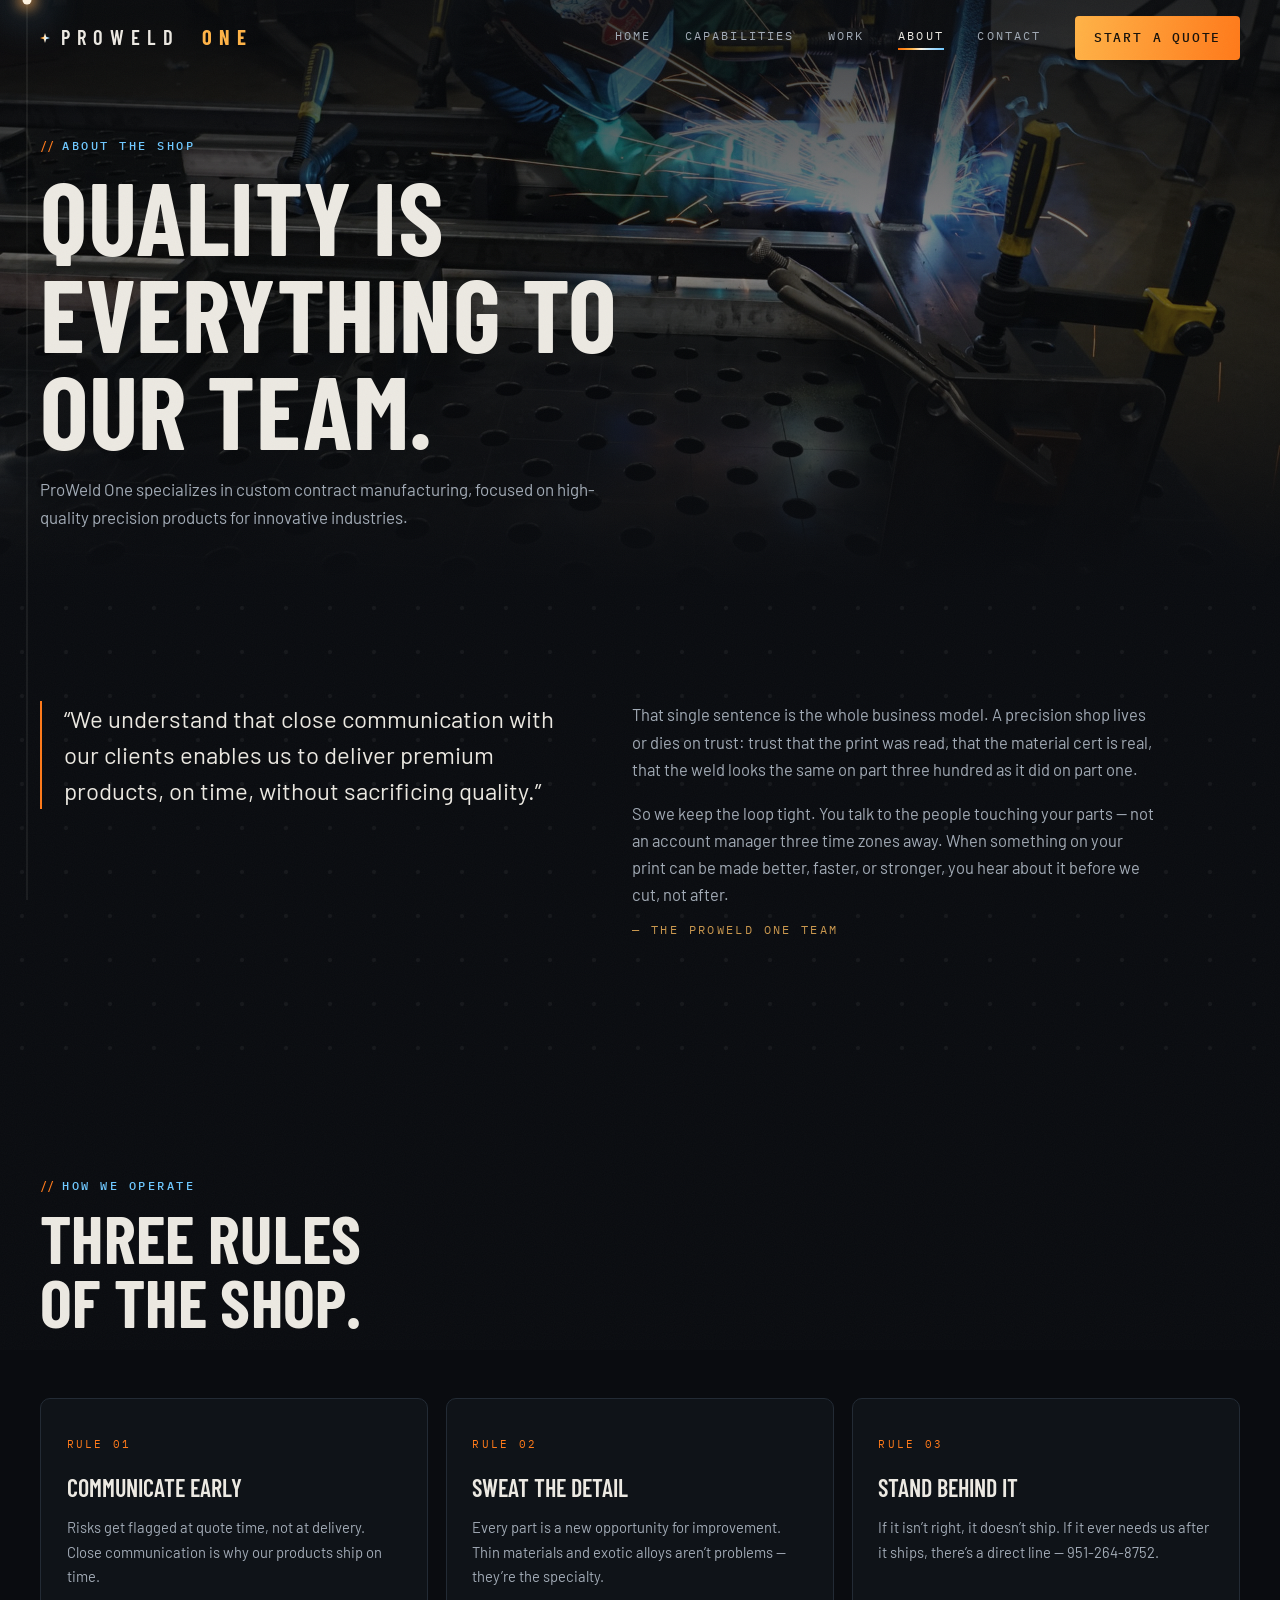
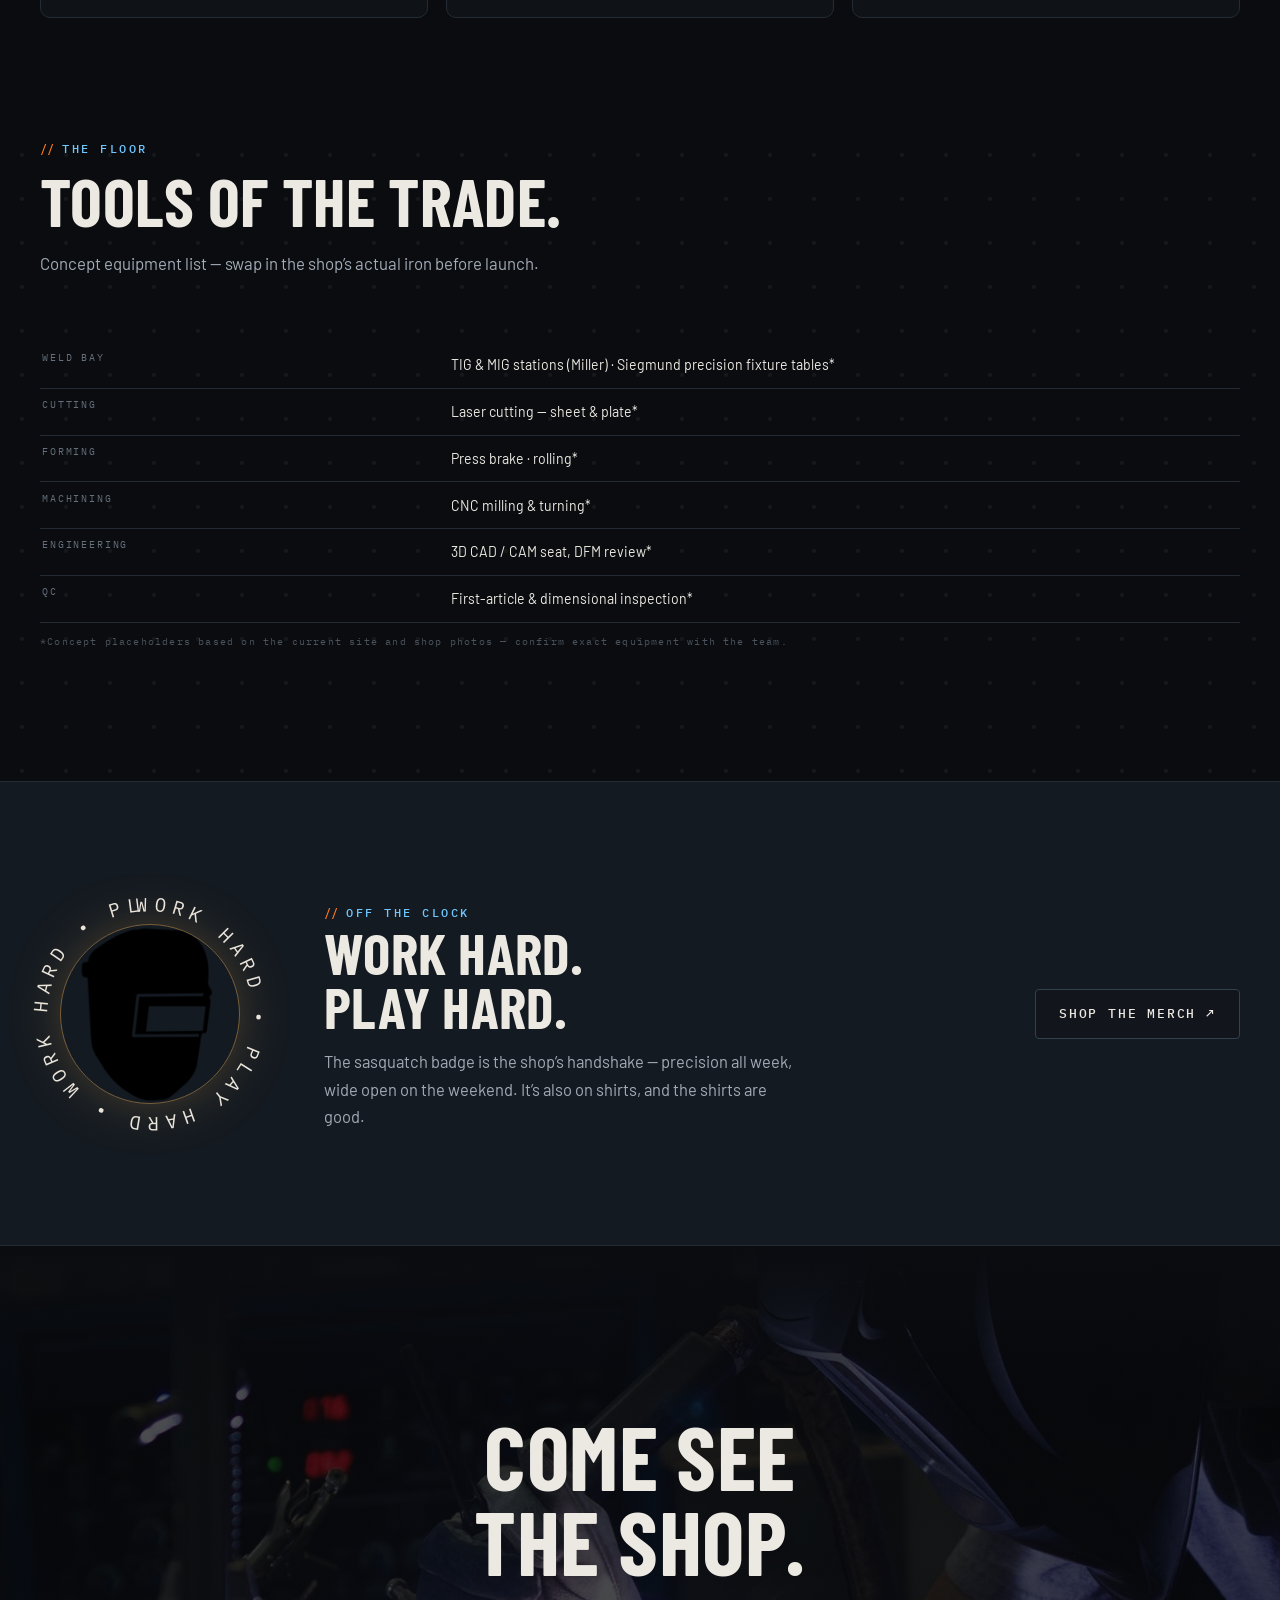
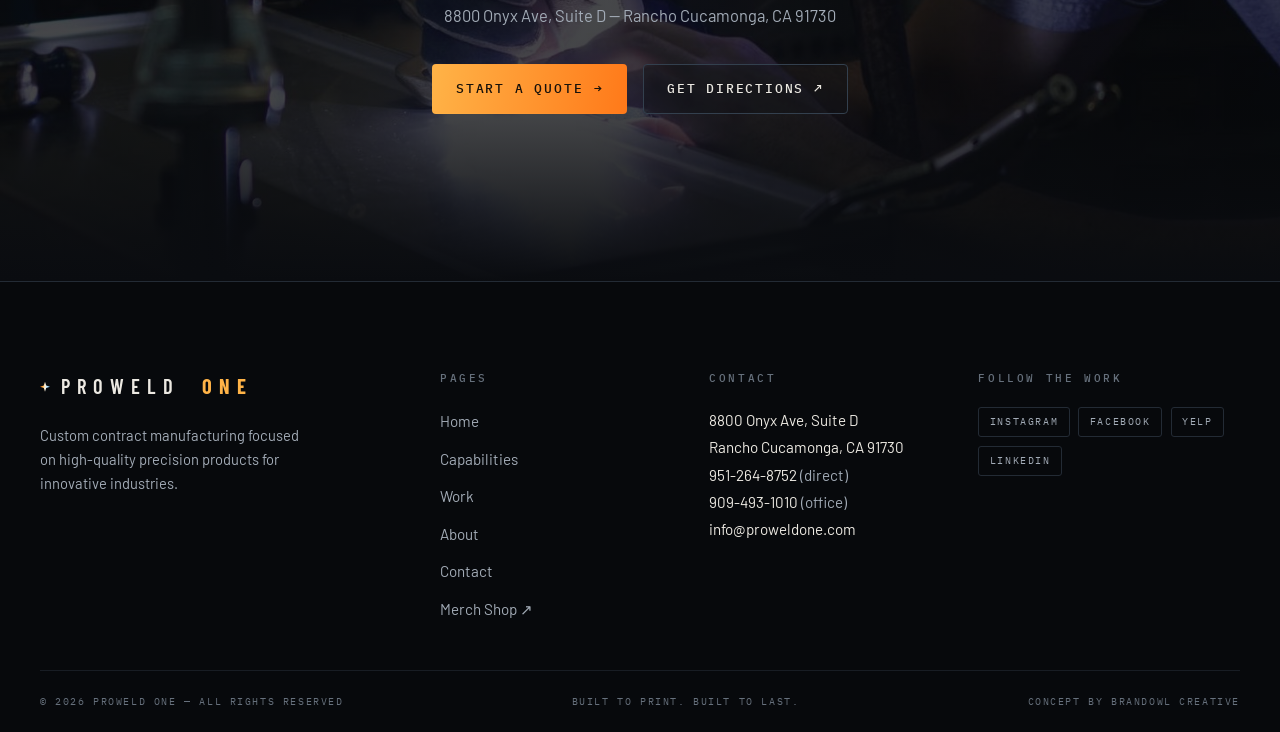
==== commit e2f8c8ed: "Self-host all images — no more Wix CDN dependency Pull the shop's 7 photos into assets/img/ and rewr" ====
--- a/about.html
+++ b/about.html
@@ -5,7 +5,7 @@
   <meta name="viewport" content="width=device-width, initial-scale=1.0">
   <title>About — ProWeld One | Quality Is Everything</title>
   <meta name="description" content="ProWeld One is a custom contract manufacturer in Rancho Cucamonga, CA. Quality is everything to our team — work hard, play hard.">
-  <link rel="icon" href="https://static.wixstatic.com/media/abde9b_874b746463b147b8b6d8e430b4a4a8fe~mv2.png/v1/fill/w_32,h_32,lg_1/abde9b_874b746463b147b8b6d8e430b4a4a8fe~mv2.png">
+  <link rel="icon" href="assets/img/favicon.png">
   <link rel="preconnect" href="https://fonts.googleapis.com">
   <link rel="preconnect" href="https://fonts.gstatic.com" crossorigin>
   <link href="https://fonts.googleapis.com/css2?family=Barlow+Condensed:wght@500;600;700&family=Barlow:wght@400;500;600&family=IBM+Plex+Mono:wght@400;500&display=swap" rel="stylesheet">
@@ -32,7 +32,7 @@
 
   <main>
     <section class="page-hero">
-      <div class="page-hero__bg" style="background-image:url('https://static.wixstatic.com/media/abde9b_fbf3c78711d5433099a71a76d6e53295~mv2.jpg/v1/fill/w_1920,h_1080,al_c,q_85,enc_auto/abde9b_fbf3c78711d5433099a71a76d6e53295~mv2.jpg')" aria-hidden="true"></div>
+      <div class="page-hero__bg" style="background-image:url('assets/img/mig-sparks.jpg')" aria-hidden="true"></div>
       <div class="container page-hero__inner">
         <span class="eyebrow">About the shop</span>
         <h1 class="display">Quality is everything to our team.</h1>
@@ -108,7 +108,7 @@
             </svg>
           </div>
           <!-- Drop the circular sasquatch badge at assets/badge.png to replace the helmet mark -->
-          <img src="assets/badge.png" onerror="this.onerror=null;this.src='https://static.wixstatic.com/media/abde9b_874b746463b147b8b6d8e430b4a4a8fe~mv2.png/v1/fill/w_400,h_400,al_c,q_90,enc_auto/abde9b_874b746463b147b8b6d8e430b4a4a8fe~mv2.png'" alt="ProWeld One badge — Work Hard Play Hard" loading="lazy">
+          <img src="assets/badge.png" onerror="this.onerror=null;this.src='assets/img/badge.png'" alt="ProWeld One badge — Work Hard Play Hard" loading="lazy">
         </div>
         <div data-reveal data-delay="100">
           <span class="eyebrow">Off the clock</span>
@@ -122,7 +122,7 @@
     </section>
 
     <section class="cta-band">
-      <div class="cta-band__bg" style="background-image:url('https://static.wixstatic.com/media/abde9b_c5b7c265d91742a6807848510282fe5c~mv2.jpg/v1/fill/w_1920,h_1080,al_c,q_85,enc_auto/abde9b_c5b7c265d91742a6807848510282fe5c~mv2.jpg')" aria-hidden="true"></div>
+      <div class="cta-band__bg" style="background-image:url('assets/img/tig-closeup.jpg')" aria-hidden="true"></div>
       <div class="container">
         <h2 class="display" data-reveal="wipe">Come see<br>the shop.</h2>
         <p class="lede" data-reveal>8800 Onyx Ave, Suite D — Rancho Cucamonga, CA 91730</p>
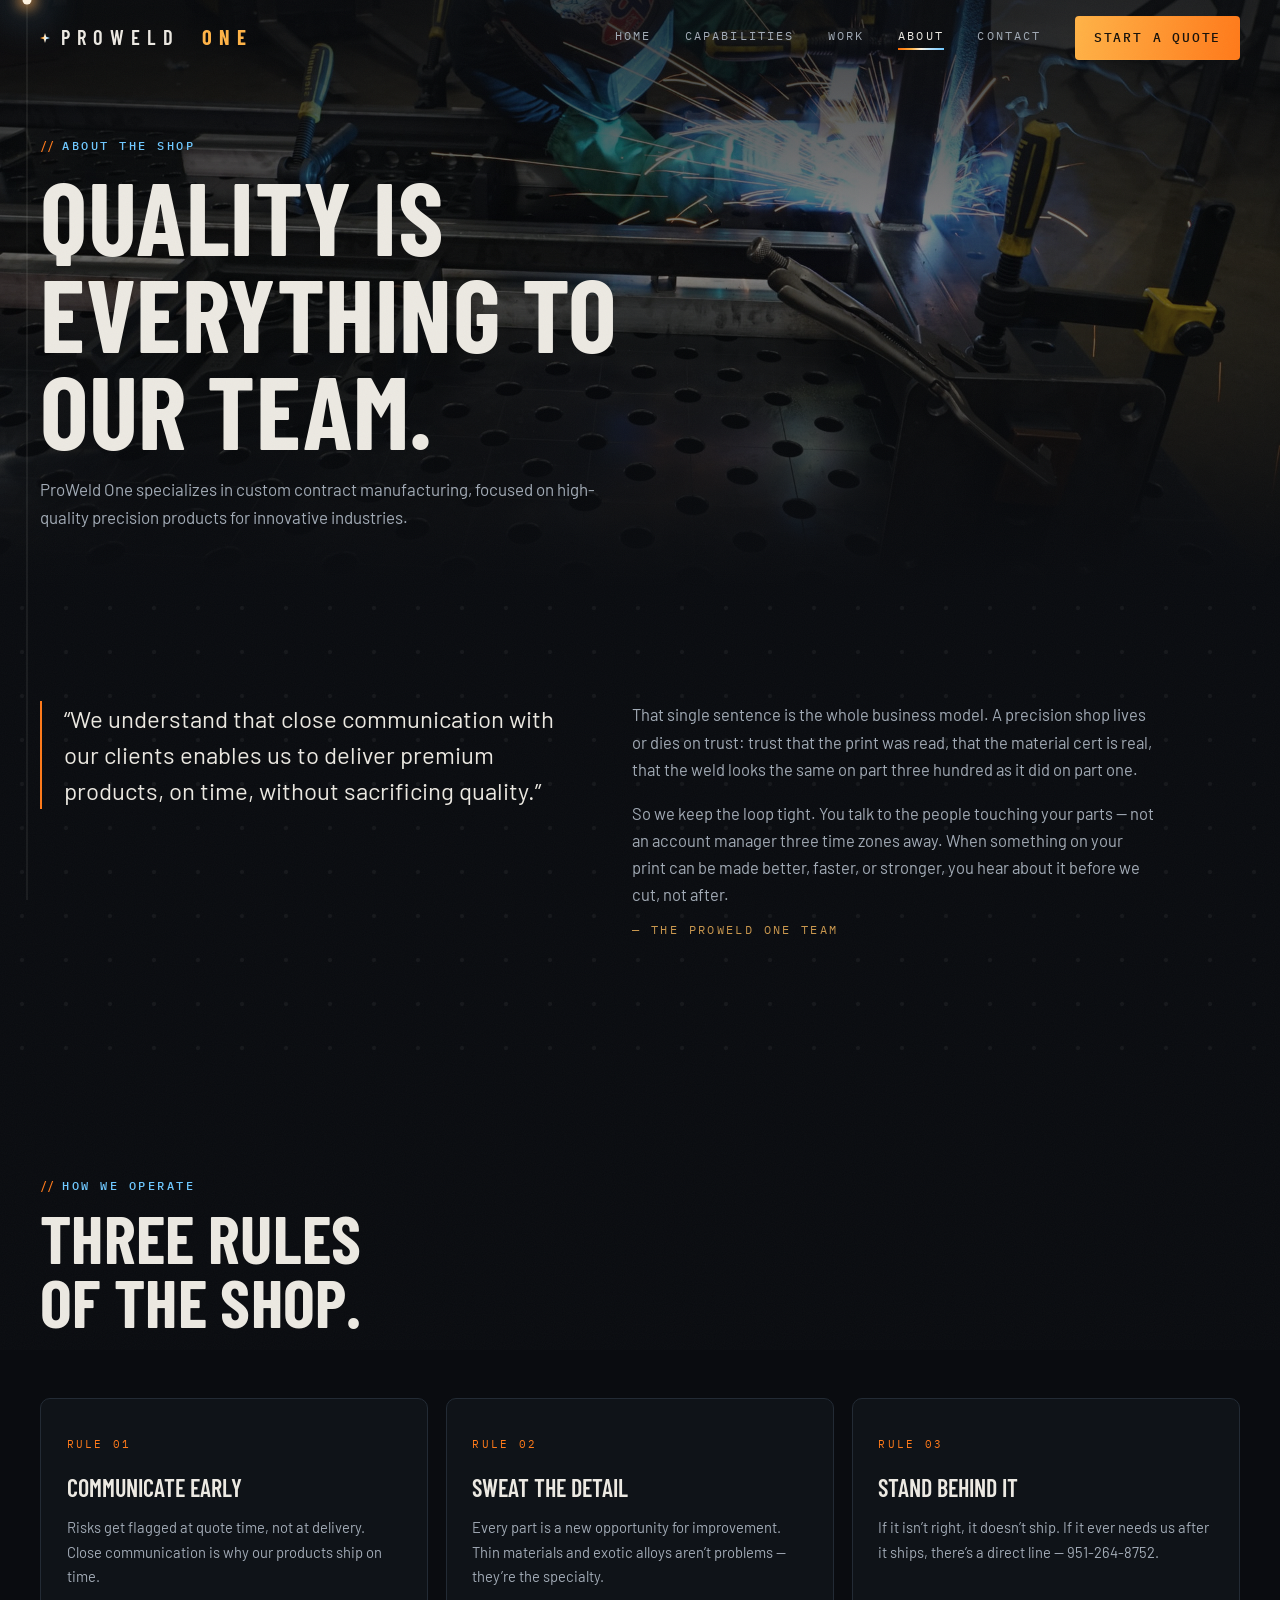
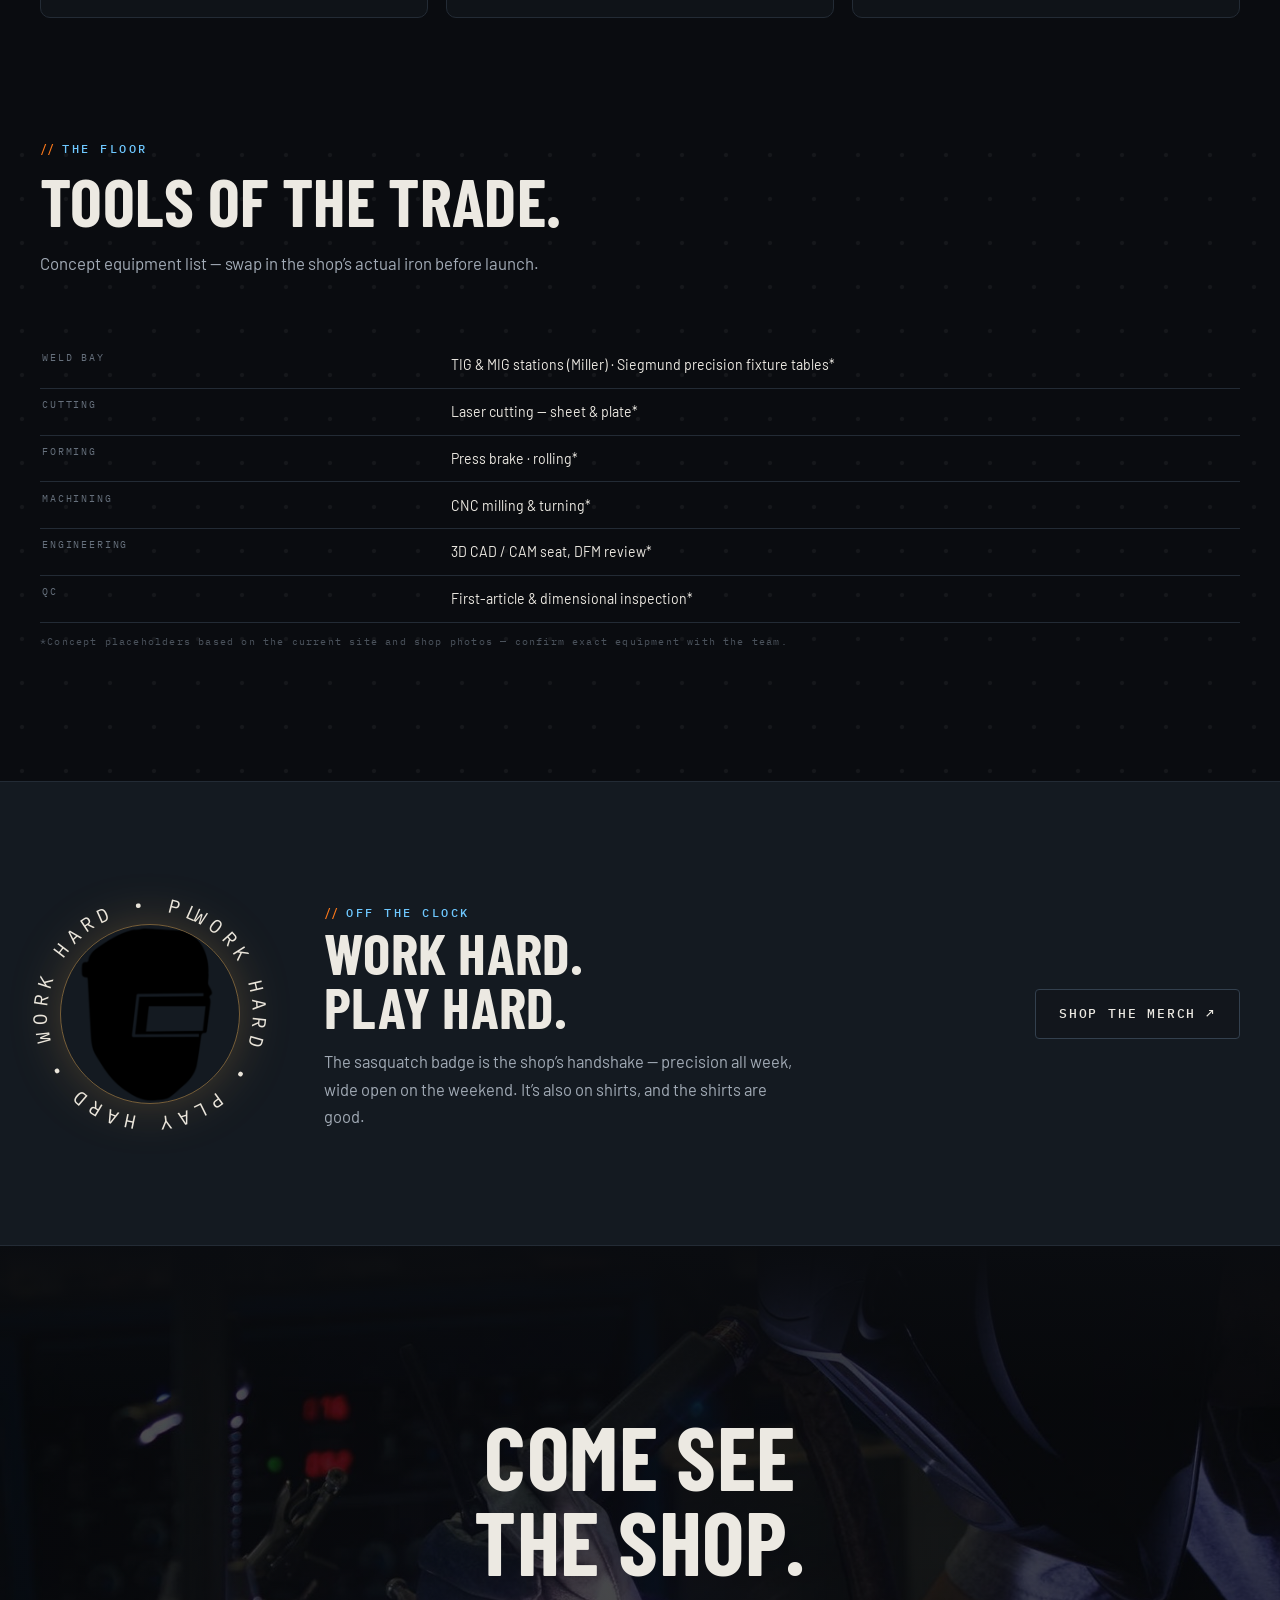
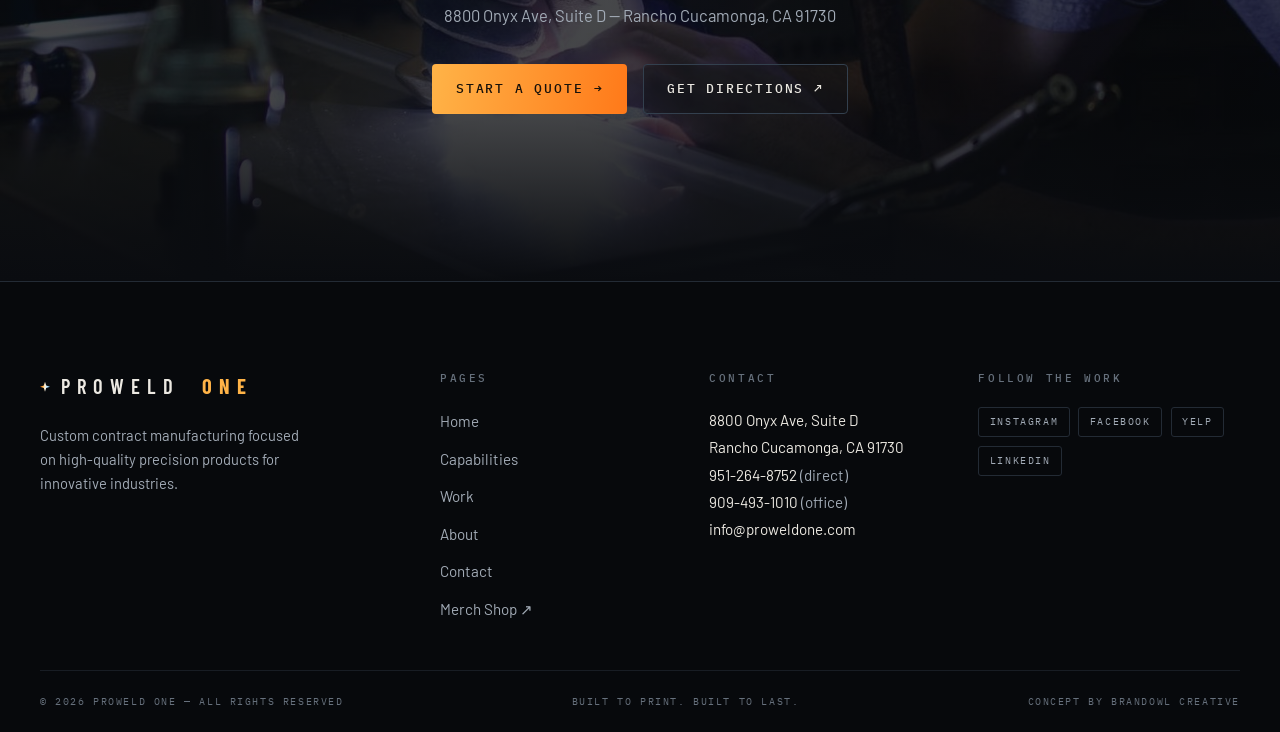
==== commit 30101d2e: "Fix mobile nav overlay and iOS horizontal wobble - Move header blur to a ::before pseudo-element: ba" ====
--- a/about.html
+++ b/about.html
@@ -9,7 +9,7 @@
   <link rel="preconnect" href="https://fonts.googleapis.com">
   <link rel="preconnect" href="https://fonts.gstatic.com" crossorigin>
   <link href="https://fonts.googleapis.com/css2?family=Barlow+Condensed:wght@500;600;700&family=Barlow:wght@400;500;600&family=IBM+Plex+Mono:wght@400;500&display=swap" rel="stylesheet">
-  <link rel="stylesheet" href="css/main.css">
+  <link rel="stylesheet" href="css/main.css?v=2">
 </head>
 <body>
 
--- a/css/main.css
+++ b/css/main.css
@@ -43,6 +43,9 @@
 html {
   scroll-behavior: smooth;
   -webkit-text-size-adjust: 100%;
+  /* clip (not hidden) kills iOS left-right panning without creating a scroll container */
+  overflow-x: hidden;
+  overflow-x: clip;
 }
 
 body {
@@ -52,6 +55,7 @@
   font-size: 16.5px;
   line-height: 1.65;
   overflow-x: hidden;
+  overflow-x: clip;
   -webkit-font-smoothing: antialiased;
 }
 
@@ -361,15 +365,25 @@
   position: fixed;
   top: 0; left: 0; right: 0;
   z-index: 900;
-  transition: background .4s ease, border-color .4s ease, backdrop-filter .4s ease;
+  transition: border-color .4s ease;
   border-bottom: 1px solid transparent;
 }
-.header.is-scrolled {
+/* blur lives on a pseudo-element: backdrop-filter on .header itself would make it
+   the containing block for the fixed mobile-nav overlay (iOS anchors the menu to
+   the 64px header strip instead of the viewport) */
+.header::before {
+  content: "";
+  position: absolute;
+  inset: 0;
+  z-index: -1;
   background: rgba(9, 11, 15, .82);
   backdrop-filter: blur(14px);
   -webkit-backdrop-filter: blur(14px);
-  border-bottom-color: rgba(35, 43, 53, .8);
-}
+  opacity: 0;
+  transition: opacity .4s ease;
+}
+.header.is-scrolled { border-bottom-color: rgba(35, 43, 53, .8); }
+.header.is-scrolled::before { opacity: 1; }
 .header__inner {
   display: flex;
   align-items: center;
@@ -439,24 +453,34 @@
   .nav-toggle { display: block; }
   .nav {
     position: fixed;
-    inset: 0;
+    top: 0; left: 0; right: 0; bottom: 0;
+    height: 100dvh;
     z-index: 1000;
     flex-direction: column;
-    justify-content: center;
-    gap: 1.4rem;
+    justify-content: flex-start;
+    align-items: center;
+    gap: clamp(.9rem, 2.6vh, 1.4rem);
+    padding: calc(env(safe-area-inset-top, 0px) + 84px) 24px calc(env(safe-area-inset-bottom, 0px) + 32px);
+    overflow-y: auto;
+    overscroll-behavior: contain;
     background: rgba(7, 9, 12, .97);
     opacity: 0;
     visibility: hidden;
     transition: opacity .4s ease, visibility 0s .4s;
   }
   .nav.is-open { opacity: 1; visibility: visible; transition: opacity .4s ease; }
+  /* margin-auto centering: looks centered when it fits, stays scrollable when it doesn't
+     (justify-content:center would make overflowing top items unreachable) */
+  .nav > a:first-child { margin-top: auto; }
+  .nav > .btn:last-child { margin-bottom: auto; }
   .nav a:not(.btn) {
     font-family: var(--font-display);
-    font-size: clamp(2rem, 9vw, 3rem);
+    font-size: clamp(1.8rem, 7.5vw, 2.8rem);
     letter-spacing: .08em;
     color: var(--bone);
   }
-  .nav .btn { margin-top: 1.4rem; }
+  .nav .btn { margin-top: 1rem; }
+  .sec-num { right: 0; }
 }
 
 /* ---------- 05 · Hero ---------- */
@@ -579,9 +603,10 @@
   padding-top: 1.2rem;
   border-top: 1px solid rgba(236, 233, 226, .14);
   display: flex;
+  flex-wrap: wrap;
   justify-content: space-between;
   align-items: center;
-  gap: 1.5rem;
+  gap: .6rem 1.5rem;
   font-family: var(--font-mono);
   font-size: .7rem;
   letter-spacing: .18em;
@@ -885,8 +910,9 @@
 .cmp__caption {
   margin-top: 1rem;
   display: flex;
+  flex-wrap: wrap;
   justify-content: space-between;
-  gap: 1rem;
+  gap: .5rem 1rem;
   font-family: var(--font-mono);
   font-size: .68rem;
   letter-spacing: .16em;
